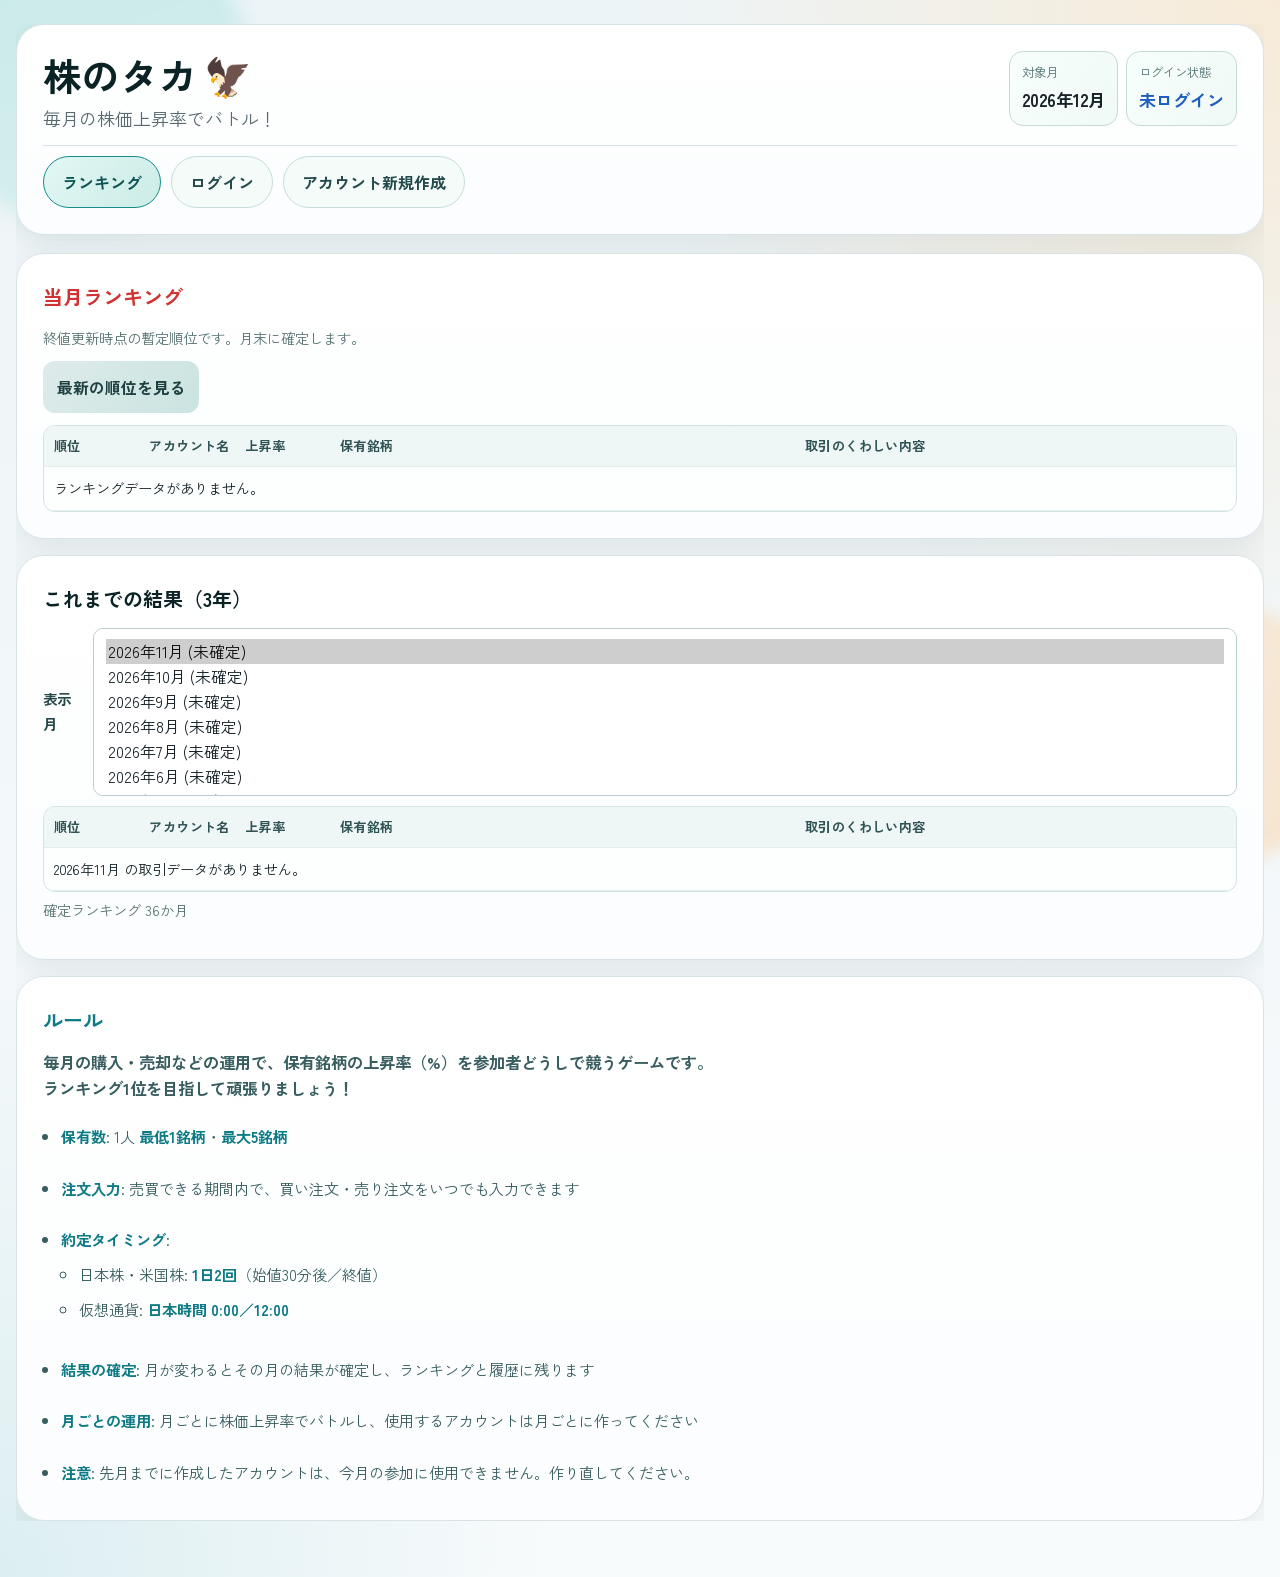
==== stockgame.html @ 7cf3fa9b "Add files via upload" ====
<!DOCTYPE html>
<html lang="ja">
<head>
  <meta charset="UTF-8" />
  <meta name="viewport" content="width=device-width, initial-scale=1.0" />
  <meta
    name="description"
    content="株のタカは毎月の株価上昇率で競う株価バトル＆ランキング。日本株・米国株・仮想通貨の銘柄を選び、月次のリターンを比較できます。株ゲーム・シミュレーション・紙トレ（デモ）向け。"
  />
  <meta
    name="keywords"
    content="株のタカ,株価バトル,月次ランキング,株ゲーム,紙トレ,株価シミュレーション,日本株,米国株,仮想通貨,銘柄,上昇率,鷹"
  />
  <meta name="application-name" content="株のタカ" />
  <title>株のタカ</title>
  <link rel="preconnect" href="https://fonts.googleapis.com" />
  <link rel="preconnect" href="https://fonts.gstatic.com" crossorigin />
  <link href="https://fonts.googleapis.com/css2?family=Montserrat:wght@500;700;800&family=Zen+Kaku+Gothic+New:wght@400;500;700&display=swap" rel="stylesheet" />
    <link rel="stylesheet" href="./stockgame.css?v=23" />
</head>
<body>
  <div class="bg-shape bg-shape-a"></div>
  <div class="bg-shape bg-shape-b"></div>

  <main class="app-shell">
    <header class="topbar card reveal">
      <div class="topbar-left">
        <h1>株のタカ<span class="title-hawk" aria-label="鷹">🦅</span></h1>
        <p class="topbar-sub">毎月の株価上昇率でバトル！</p>
      </div>
      <div class="topbar-status">
        <div class="status-chip">
          <span class="label">対象月</span>
          <strong id="seasonLabel">-</strong>
        </div>
        <div class="status-chip">
          <span class="label">ログイン状態</span>
          <strong id="loginStatusLabel">未ログイン</strong>
        </div>
      </div>
      <nav class="topbar-menu" aria-label="メニュー">
        <button id="menuRankingBtn" class="nav-btn" type="button">ランキング</button>
        <button id="menuLoginBtn" class="nav-btn" type="button">ログイン</button>
        <button id="menuRegisterBtn" class="nav-btn" type="button">アカウント新規作成</button>
        <button id="menuPickBtn" class="nav-btn" type="button">銘柄を選ぶ</button>
        <button id="menuHistoryBtn" class="nav-btn hidden" type="button">これまでの結果</button>
        <button id="topLogoutBtn" class="nav-btn nav-logout hidden" type="button">ログアウト</button>
      </nav>
    </header>

    <section id="globalNotice" class="notice card hidden reveal"></section>

    <div id="introModal" class="report-reason-modal hidden" aria-hidden="true">
      <div class="report-reason-backdrop"></div>
      <div class="report-reason-dialog card intro-dialog">
        <h3>操作方法とルール</h3>
        <div class="intro-body">
          <p><strong>このアプリでできること</strong><br>毎月の運用（購入・売却）で、保有銘柄の上昇率（%）を参加者どうしで競うゲームです。ランキング1位を目指して遊びましょう！</p>
          <p><strong>保有できる銘柄数</strong><br>銘柄の追加画面で、<strong>最低1銘柄</strong>・<strong>最大5銘柄</strong>まで保有できます。</p>
          <p><strong>注文と約定</strong><br>買い注文・売り注文は（売買できる期間内で）いつでも入力できますが、注文が成立（約定）するタイミングは市場ごとに決まっています。<br>日本株・米国株は<strong>1日2回</strong>（始値30分後／終値）、仮想通貨は<strong>日本時間0:00／12:00</strong>に約定します。</p>
          <p><strong>対象月</strong><br>毎月1日0:00（日本時間）から月末まで。その月の結果は月が変わると確定し、履歴に残ります。</p>
        </div>
        <button type="button" class="btn btn-primary intro-close-btn">理解しました</button>
      </div>
    </div>

    <div id="registerConfirmModal" class="report-reason-modal hidden" aria-hidden="true">
      <div class="report-reason-backdrop"></div>
      <div class="report-reason-dialog card register-confirm-dialog">
        <div id="registerConfirmStep" class="register-confirm-step">
          <h3>登録内容の確認</h3>
          <div class="register-confirm-fields">
            <p class="register-confirm-row"><span class="label">ID:</span><span id="registerConfirmId"></span></p>
            <p class="register-confirm-row"><span class="label">パスワード:</span><span>****</span></p>
            <p class="register-confirm-row"><span class="label">再設定の質問:</span><span id="registerConfirmQuestion"></span></p>
            <p class="register-confirm-row"><span class="label">回答:</span><span id="registerConfirmAnswer"></span></p>
          </div>
          <p class="register-confirm-msg">これで登録しますか？</p>
          <div class="button-row">
            <button type="button" id="registerConfirmOkBtn" class="btn btn-primary">登録する</button>
            <button type="button" id="registerConfirmCancelBtn" class="btn btn-secondary">キャンセル</button>
          </div>
        </div>
        <div id="registerRulesStep" class="register-rules-step hidden">
          <h3>ルール</h3>
          <div class="register-rules-body">
            <p class="rule-lead">毎月の購入・売却などの運用で、<br>保有銘柄の上昇率（%）を参加者どうしで競うゲームです。<br>ランキング1位を目指して頑張りましょう！</p>
            <ul class="rule-list">
              <li><strong>保有数</strong>: 1人 <strong>最低1銘柄</strong>・<strong>最大5銘柄</strong></li>
              <li><strong>注文入力</strong>: 売買できる期間内で、買い注文・売り注文をいつでも入力できます</li>
              <li><strong>約定タイミング</strong>:
                <ul>
                  <li>日本株・米国株: <strong>1日2回</strong>（始値30分後／終値）</li>
                  <li>仮想通貨: <strong>日本時間 0:00／12:00</strong></li>
                </ul>
              </li>
              <li><strong>結果の確定</strong>: 月が変わるとその月の結果が確定し、ランキングと履歴に残ります</li>
              <li><strong>月ごとの運用</strong>: 月ごとに株価上昇率でバトルし、使用したアカウントは月ごとに作ってください</li>
              <li><strong>注意</strong>: 先月までに作成したアカウントは、今月の参加に使用できません</li>
            </ul>
          </div>
          <button type="button" id="registerRulesOkBtn" class="btn btn-primary">確認</button>
        </div>
      </div>
    </div>

    <div id="reportReasonModal" class="report-reason-modal hidden" aria-hidden="true">
      <div class="report-reason-backdrop"></div>
      <div class="report-reason-dialog card">
        <h3>通報の理由を選択</h3>
        <div class="report-reason-buttons">
          <button type="button" class="btn btn-ghost" data-reason="名前が不快">名前が不快</button>
          <button type="button" class="btn btn-ghost" data-reason="誹謗中傷">誹謗中傷</button>
          <button type="button" class="btn btn-ghost" data-reason="その他">その他</button>
        </div>
        <button type="button" class="btn btn-secondary report-reason-cancel">キャンセル</button>
      </div>
    </div>

    <div id="rankReportModal" class="report-reason-modal hidden" aria-hidden="true">
      <div class="rank-report-backdrop"></div>
      <div class="rank-report-dialog card">
        <h3 id="rankReportTitle">レポート</h3>
        <p id="rankReportMeta" class="section-note"></p>
        <div class="rank-report-result section-note"></div>
        <div class="table-wrap">
          <table>
            <thead>
              <tr>
                <th>銘柄</th>
                <th>取得日</th>
                <th>状態／売却日</th>
                <th>損益</th>
              </tr>
            </thead>
            <tbody id="rankReportBody"></tbody>
          </table>
        </div>
        <div class="report-actions">
          <button type="button" id="rankReportPdfBtn" class="btn btn-secondary">PDFで保存</button>
          <button type="button" class="btn btn-ghost rank-report-close">閉じる</button>
        </div>
      </div>
    </div>

    <div class="layout-grid" id="layoutGrid">
      <section class="left-col hidden" id="menuPanelContainer">
        <article class="card reveal" id="authCard">
          <h2 id="authCardTitle">はじめる</h2>
          <form id="authForm" autocomplete="on">
            <div class="field">
              <label for="authName">アカウント名（ID）</label>
              <input id="authName" name="username" type="text" maxlength="16" placeholder="例: たろう / trader01" required />
              <small>日本語可。2〜16文字、日本語/英数字/記号を使用できます。</small>
            </div>
            <div class="field">
              <label for="authPassword">パスワード</label>
              <div class="input-with-toggle">
              <input id="authPassword" name="password" type="password" maxlength="30" placeholder="英字・数字・記号/ 4文字以上" required autocomplete="new-password" />
                <button type="button" class="password-toggle-btn password-toggle-eye" id="authPasswordToggle" aria-label="押している間だけパスワードを表示" title="押している間だけ表示"><svg class="eye-icon" xmlns="http://www.w3.org/2000/svg" viewBox="0 0 24 24" fill="none" stroke="currentColor" stroke-width="2" aria-hidden="true"><path d="M1 12s4-8 11-8 11 8 11 8-4 8-11 8-11-8-11-8z"/><circle cx="12" cy="12" r="3"/></svg></button>
              </div>
              <small>4〜30文字（英字・数字・記号、空白なし）です。</small>
            </div>
            <div class="field hidden" id="passwordConfirmField">
              <label for="authPasswordConfirm">パスワード（確認）</label>
              <div class="input-with-toggle">
                <input id="authPasswordConfirm" name="password_confirm" type="password" maxlength="30" placeholder="もう一度入力" />
                <button type="button" class="password-toggle-btn password-toggle-eye" id="authPasswordConfirmToggle" aria-label="押している間だけ表示" title="押している間だけ表示"><svg class="eye-icon" xmlns="http://www.w3.org/2000/svg" viewBox="0 0 24 24" fill="none" stroke="currentColor" stroke-width="2" aria-hidden="true"><path d="M1 12s4-8 11-8 11 8 11 8-4 8-11 8-11-8-11-8z"/><circle cx="12" cy="12" r="3"/></svg></button>
              </div>
            </div>
            <div class="field hidden" id="authRecoveryField">
              <label for="authRecoveryQuestion">再設定質問</label>
              <select id="authRecoveryQuestion" name="recovery_question">
                <option value="BIRTH_CITY" selected>生まれ育った市区町村</option>
                <option value="JUNIOR_HIGH">卒業した中学校の名前</option>
                <option value="ELEMENTARY">卒業した小学校の名前</option>
                <option value="FAVORITE_FOOD">好きな食べ物</option>
                <option value="FIRST_PET">最初に飼ったペットの名前</option>
              </select>
              <label for="authRecoveryAnswer" style="margin-top: 0.5rem;">回答</label>
              <input id="authRecoveryAnswer" name="recovery_answer" type="text" maxlength="50" placeholder="回答を入力（2文字以上）" autocomplete="off" />
              <small id="authRecoveryAnswerHint">英字・記号・数字・日本語</small>
              <small>パスワードを忘れたときに使います。内容は保存時のみ暗号化され、第三者には見えません。</small>
            </div>
            <p id="registerTrialNotice" class="register-trial-notice hidden" role="note">
              ※このサイトは試験公開版です。大切なパスワードは使用しないでください。
            </p>
            <p id="registerCountInfo" class="section-note hidden">登録可能数: <strong id="accountCountLabel">0 / 100</strong></p>
            <div class="button-row">
              <button id="authSubmitBtn" type="submit" class="btn btn-primary">ログイン</button>
              <button id="switchAuthModeBtn" type="button" class="btn btn-secondary">アカウント新規作成</button>
              <button id="toggleResetBtn" type="button" class="btn btn-strong">パスワードを忘れたとき</button>
            </div>
          </form>
          <form id="resetForm" class="stack-form hidden" autocomplete="on">
            <label for="resetName">アカウント名</label>
            <input id="resetName" type="text" maxlength="16" placeholder="再設定するアカウント名" />
            <label for="resetRecoveryQuestion">再設定質問</label>
            <select id="resetRecoveryQuestion">
              <option value="BIRTH_CITY" selected>生まれ育った市区町村</option>
              <option value="JUNIOR_HIGH">卒業した中学校の名前</option>
              <option value="ELEMENTARY">卒業した小学校の名前</option>
              <option value="FAVORITE_FOOD">好きな食べ物</option>
              <option value="FIRST_PET">最初に飼ったペットの名前</option>
            </select>
            <label for="resetRecoveryAnswer">回答</label>
            <input id="resetRecoveryAnswer" type="text" maxlength="50" placeholder="回答を入力（2文字以上）" autocomplete="off" />
            <small id="resetRecoveryAnswerHint">ひらがなとカタカナは同じとして扱います。</small>
            <label for="resetNewPassword">新しいパスワード</label>
            <div class="input-with-toggle">
              <input id="resetNewPassword" type="password" maxlength="30" placeholder="英字・数字・記号/ 4文字以上" />
              <button type="button" class="password-toggle-btn password-toggle-eye" id="resetNewPasswordToggle" aria-label="押している間だけ表示" title="押している間だけ表示"><svg class="eye-icon" xmlns="http://www.w3.org/2000/svg" viewBox="0 0 24 24" fill="none" stroke="currentColor" stroke-width="2" aria-hidden="true"><path d="M1 12s4-8 11-8 11 8 11 8-4 8-11 8-11-8-11-8z"/><circle cx="12" cy="12" r="3"/></svg></button>
            </div>
            <div class="button-row">
              <button id="resetSubmitBtn" class="btn btn-strong" type="submit">再設定を実行</button>
              <button id="resetBackBtn" class="btn btn-ghost" type="button">ログインへ戻る</button>
            </div>
          </form>
          <div id="authMessage" class="inline-message"></div>
        </article>

        <article class="card reveal hidden" id="accountPanel">
          <h2>マイページ</h2>
          <p class="current-user">
            ログイン中: <strong id="currentUserName">-</strong>
          </p>
          <div id="monthlyResultBlock" class="monthly-result section-note"></div>
          <div class="account-refresh-row">
            <button id="refreshAccountPageBtn" type="button" class="btn btn-secondary">データを更新</button>
            <span id="accountLastUpdateLabel" class="section-note account-last-update"></span>
          </div>
          <section class="my-report">
            <h3>取引履歴</h3>
            <p id="myTradeSummary" class="section-note">取引履歴はありません。</p>
            <div class="table-wrap">
              <table>
                <thead>
                  <tr>
                    <th>銘柄</th>
                    <th>買付日</th>
                    <th>取得単価</th>
                    <th>現在価格・売却価格</th>
                    <th>状態／売却日</th>
                    <th>損益</th>
                  </tr>
                </thead>
                <tbody id="myTradeBody"></tbody>
              </table>
            </div>
            <div class="report-actions">
              <button id="downloadReportBtn" type="button" class="btn btn-secondary">PDFで保存</button>
            </div>
          </section>
          <h3>アカウント設定</h3>
          <div class="account-setting-buttons">
            <button id="toggleRenameBtn" type="button" class="btn btn-ghost">ID変更</button>
            <button id="togglePasswordBtn" type="button" class="btn btn-ghost">パスワード変更</button>
          </div>
          <div id="renameFormBlock" class="account-form-block hidden">
            <form id="renameForm" class="stack-form">
              <label for="renameInput">アカウント名（ID）変更</label>
              <input id="renameInput" type="text" maxlength="16" placeholder="新しいアカウント名" />
              <button type="submit" class="btn btn-ghost">名前を更新</button>
            </form>
          </div>
          <div id="changePasswordFormBlock" class="account-form-block hidden">
            <form id="changePasswordForm" class="stack-form">
              <label for="currentPasswordInput">現在のパスワード</label>
              <div class="input-with-toggle">
                <input id="currentPasswordInput" type="password" maxlength="30" placeholder="現在のパスワード" />
                <button type="button" class="password-toggle-btn password-toggle-eye" id="currentPasswordToggle" aria-label="押している間だけ表示" title="押している間だけ表示"><svg class="eye-icon" xmlns="http://www.w3.org/2000/svg" viewBox="0 0 24 24" fill="none" stroke="currentColor" stroke-width="2" aria-hidden="true"><path d="M1 12s4-8 11-8 11 8 11 8-4 8-11 8-11-8-11-8z"/><circle cx="12" cy="12" r="3"/></svg></button>
              </div>
              <label for="nextPasswordInput">新しいパスワード</label>
              <div class="input-with-toggle">
                <input id="nextPasswordInput" type="password" maxlength="30" placeholder="英字・数字・記号（()など）/ 4文字以上" />
                <button type="button" class="password-toggle-btn password-toggle-eye" id="nextPasswordToggle" aria-label="押している間だけ表示" title="押している間だけ表示"><svg class="eye-icon" xmlns="http://www.w3.org/2000/svg" viewBox="0 0 24 24" fill="none" stroke="currentColor" stroke-width="2" aria-hidden="true"><path d="M1 12s4-8 11-8 11 8 11 8-4 8-11 8-11-8-11-8z"/><circle cx="12" cy="12" r="3"/></svg></button>
              </div>
              <label for="nextPasswordConfirmInput">新しいパスワード（確認）</label>
              <div class="input-with-toggle">
                <input id="nextPasswordConfirmInput" type="password" maxlength="30" placeholder="もう一度入力" />
                <button type="button" class="password-toggle-btn password-toggle-eye" id="nextPasswordConfirmToggle" aria-label="押している間だけ表示" title="押している間だけ表示"><svg class="eye-icon" xmlns="http://www.w3.org/2000/svg" viewBox="0 0 24 24" fill="none" stroke="currentColor" stroke-width="2" aria-hidden="true"><path d="M1 12s4-8 11-8 11 8 11 8-4 8-11 8-11-8-11-8z"/><circle cx="12" cy="12" r="3"/></svg></button>
              </div>
              <button type="submit" class="btn btn-strong">パスワードを変更</button>
            </form>
          </div>
          <div class="button-row">
            <button id="logoutBtn" class="btn btn-secondary" type="button">ログアウト</button>
          </div>
          <div class="button-row" style="margin-top: 0.5rem;">
            <button id="deleteAccountBtn" type="button" class="btn btn-ghost" style="color: var(--danger);">アカウントを消す</button>
          </div>
          <div id="accountMessage" class="inline-message"></div>
        </article>

        <article class="card reveal hidden" id="pickPanel">
          <h2>銘柄エントリー</h2>
          <p class="section-note">
            約定は日本株・米国株が「市場開始30分後」と「終値」、仮想通貨が0:00と12:00（JST）。1銘柄以上で集計されます。
          </p>
          <form id="symbolForm" autocomplete="on">
            <div class="field-grid">
              <div class="field">
                <label for="marketType">市場</label>
                <select id="marketType">
                  <option value="AUTO">自動判定</option>
                  <option value="JP">日本株</option>
                  <option value="US">米国株</option>
                  <option value="CRYPTO">仮想通貨</option>
                </select>
              </div>
              <div class="field">
                <label for="symbolInput">証券コード / シンボル / 名称</label>
                <input id="symbolInput" type="text" maxlength="32" placeholder="例: 6526, 7203, AAPL, ビットコイン（全銘柄は証券コード推奨）" />
                <div id="symbolSuggestList" class="suggest-list hidden"></div>
              </div>
            </div>
            <div id="symbolHints" class="symbol-hints"></div>
            <div class="button-row">
              <button type="button" id="previewBtn" class="btn btn-ghost">現在値を確認</button>
              <button type="submit" id="addPickBtn" class="btn btn-primary">この銘柄を追加</button>
              <button type="button" id="chartExternalBtn" class="btn btn-ghost hidden">チャートを見る</button>
              <button type="button" id="undoPickBtn" class="btn btn-secondary">一つ戻る</button>
            </div>
          </form>

          <div class="preview-card hidden" id="previewCard">
            <div class="preview-main">
              <strong id="previewName">-</strong>
              <span id="previewSymbol">-</span>
            </div>
            <div class="preview-price">
              現在値:
              <strong id="previewPrice">-</strong>
              <span id="previewAsOf"></span>
            </div>
          </div>

          <div class="table-wrap">
            <table id="pickTable">
              <thead>
                <tr>
                  <th>銘柄</th>
                  <th>市場</th>
                  <th>状態</th>
                  <th>約定値</th>
                  <th>現在の株価（終値）</th>
                  <th>騰落率</th>
                  <th>操作</th>
                </tr>
              </thead>
              <tbody id="pickTableBody"></tbody>
            </table>
          </div>

          <div class="button-row">
            <button id="refreshMyPricesBtn" class="btn btn-secondary" type="button">保有銘柄の終値を更新</button>
            <button id="apiDiagBtn" class="btn btn-ghost" type="button">通信の確認</button>
          </div>
          <div id="pickConfirmState" class="section-note"></div>
          <div id="apiDiagMessage" class="api-diag hidden"></div>
          <div class="footer-action">
            <button type="button" id="confirmPicksBtn" class="btn btn-confirm">銘柄を決定</button>
          </div>
          <p id="pickUnconfirmedNotice" class="section-note pick-unconfirmed-notice hidden" aria-live="polite">※未確定のまま他画面へ移動すると変更は破棄されます。</p>
          <div id="pickMessage" class="inline-message"></div>
        </article>
      </section>

      <section class="right-col">
        <article class="card reveal" id="liveRankCard">
          <h2 class="rank-live-title">当月ランキング</h2>
          <p class="section-note">終値更新時点の暫定順位です。月末に確定します。</p>
          <div class="button-row" style="margin-bottom: 0.75rem;">
            <button id="refreshRankBtn" class="btn btn-secondary" type="button">最新の順位を見る</button>
            <span id="rankLastUpdateLabel" class="section-note" style="margin-left: 0.5rem;"></span>
          </div>
          <div class="table-wrap">
            <table id="liveRankTable">
              <thead>
                <tr>
                  <th>順位</th>
                  <th>アカウント名</th>
                  <th>上昇率</th>
                  <th>保有銘柄</th>
                  <th>取引のくわしい内容</th>
                  <th class="col-menu" aria-label="メニュー"></th>
                </tr>
              </thead>
              <tbody id="liveRankBody"></tbody>
            </table>
          </div>
        </article>

        <article class="card reveal hidden" id="historyCard">
          <h2>これまでの結果（3年）</h2>
          <div class="history-controls">
            <label for="historyMonthSelect">表示月</label>
            <select id="historyMonthSelect" size="5"></select>
          </div>
          <div class="table-wrap">
            <table id="historyTable">
              <thead>
                <tr>
                  <th>順位</th>
                  <th>アカウント名</th>
                  <th>上昇率</th>
                  <th>保有銘柄</th>
                  <th>取引のくわしい内容</th>
                  <th class="col-menu" aria-label="メニュー"></th>
                </tr>
              </thead>
              <tbody id="historyTableBody"></tbody>
            </table>
          </div>
          <div id="historyMeta" class="section-note"></div>
        </article>

        <article class="card reveal hidden" id="reportCard">
          <h2>通報</h2>
          <p class="section-note">
            不適切な表示名を通報できます。通報が一定数に達すると表示名が匿名に切り替わり、さらに件数が増えるとアカウントが削除されます。
          </p>
          <div class="table-wrap">
            <table id="reportTable">
              <thead>
                <tr>
                  <th>対象ID</th>
                  <th>通報件数</th>
                  <th>状態</th>
                  <th>操作</th>
                </tr>
              </thead>
              <tbody id="reportTableBody"></tbody>
            </table>
          </div>
          <div id="reportMessage" class="inline-message"></div>
        </article>
      </section>

      <article class="card reveal hidden" id="ruleCard">
        <h2>ルール</h2>
        <div class="rule-body">
          <p class="rule-lead">毎月の購入・売却などの運用で、保有銘柄の上昇率（%）を参加者どうしで競うゲームです。<br>ランキング1位を目指して頑張りましょう！</p>
          <ul class="rule-list">
            <li><strong>保有数</strong>: 1人 <strong>最低1銘柄</strong>・<strong>最大5銘柄</strong></li>
            <li><strong>注文入力</strong>: 売買できる期間内で、買い注文・売り注文をいつでも入力できます</li>
            <li><strong>約定タイミング</strong>:
              <ul>
                <li>日本株・米国株: <strong>1日2回</strong>（始値30分後／終値）</li>
                <li>仮想通貨: <strong>日本時間 0:00／12:00</strong></li>
              </ul>
            </li>
            <li><strong>結果の確定</strong>: 月が変わるとその月の結果が確定し、ランキングと履歴に残ります</li>
            <li><strong>月ごとの運用</strong>: 月ごとに株価上昇率でバトルし、使用するアカウントは月ごとに作ってください</li>
            <li><strong>注意</strong>: 先月までに作成したアカウントは、今月の参加に使用できません。作り直してください。</li>
          </ul>
        </div>
      </article>
    </div>
  </main>

  <template id="hintChipTemplate">
    <button type="button" class="hint-chip"></button>
  </template>

  <script src="./jp_company_autocomplete_engine.js"></script>
    <script src="./stockgame.js?v=42" defer></script>
</body>
</html>
---- stockgame.css ----
:root {
  --bg: #edf4f7;
  --bg-2: #f8fbfc;
  --surface: #ffffff;
  --surface-alt: #f7fbfa;
  --surface-soft: #f5f9fa;
  --text: #172328;
  --muted: #586970;
  --line: #d8e2e7;
  --primary: #1a9ca8;
  --primary-deep: #0d7a85;
  --accent: #d59a3a;
  --danger: #b93b4b;
  --ok: #28784f;
  --shadow: 0 10px 30px rgba(18, 34, 40, 0.08);
  --radius-xl: 28px;
  --radius-lg: 20px;
  --radius-md: 14px;
  --radius-sm: 10px;
}

html {
  -webkit-text-size-adjust: 100%;
  text-size-adjust: 100%;
}

*,
*::before,
*::after {
  box-sizing: border-box;
}

html,
body {
  margin: 0;
  padding: 0;
  min-height: 100%;
  width: 100%;
  overflow-x: hidden;
}

body {
  font-family: "Zen Kaku Gothic New", sans-serif;
  font-size: 18px;
  line-height: 1.7;
  background:
    radial-gradient(120% 100% at 100% 0%, #f7ebd8 0%, transparent 42%),
    radial-gradient(90% 80% at 0% 100%, #dceef1 0%, transparent 48%),
    linear-gradient(180deg, var(--bg) 0%, var(--bg-2) 100%);
  color: var(--text);
  position: relative;
  user-select: text;
}

/* Edge/IE の標準パスワード「目」アイコンを非表示（カスタムボタンと二重になるため） */
input[type="password"]::-ms-reveal,
input[type="password"]::-ms-clear {
  display: none;
}

.bg-shape {
  position: fixed;
  z-index: 0;
  border-radius: 999px;
  pointer-events: none;
  opacity: 0.3;
}

.bg-shape-a {
  width: 320px;
  height: 320px;
  background: linear-gradient(160deg, #74d3c8, #9de0d8);
  top: -90px;
  left: -70px;
  filter: blur(10px);
}

.bg-shape-b {
  width: 260px;
  height: 260px;
  background: linear-gradient(130deg, #ffd199, #ffb96b);
  bottom: 4vh;
  right: -70px;
  filter: blur(8px);
}

.app-shell {
  position: relative;
  z-index: 1;
  width: min(1320px, calc(100% - 32px));
  max-width: 100%;
  margin: 24px auto 56px;
  display: grid;
  gap: 18px;
  overflow-x: auto;
}

.card {
  background: linear-gradient(180deg, var(--surface) 0%, #fbfdfe 100%);
  border: 1px solid var(--line);
  border-radius: var(--radius-xl);
  padding: 26px;
  box-shadow: var(--shadow);
}

.register-trial-notice {
  margin: 0 0 8px;
  font-size: 0.85rem;
  line-height: 1.5;
  color: var(--muted);
}

.intro-dialog {
  max-width: 420px;
}

.intro-body {
  margin: 0 0 1rem;
}

.intro-body p {
  margin: 0 0 0.75rem;
  font-size: 0.95rem;
}

.intro-close-btn {
  width: 100%;
}

.register-confirm-dialog {
  /* ルール確認ステップを「横長の長方形」に見せるため、十分な横幅を確保 */
  max-width: 980px !important;
  width: min(980px, calc(100% - 2rem)) !important;
  /* 縦に伸びすぎても「ボタンが画面外に隠れない」ようにする */
  max-height: 90vh;
  overflow-y: auto;
}

.register-confirm-step .register-confirm-fields {
  margin: 0 0 1rem;
}

.register-confirm-step .register-confirm-row {
  margin: 0.5rem 0;
  font-size: 0.95rem;
}

.register-confirm-step .register-confirm-row .label {
  display: block;
  color: #586970;
  font-size: 0.85rem;
  margin-bottom: 0.2rem;
}

.register-confirm-msg {
  margin: 1rem 0 1rem;
  font-weight: 600;
}

.register-confirm-step .button-row {
  display: flex;
  gap: 0.75rem;
  flex-wrap: wrap;
}

.register-rules-step.hidden {
  display: none;
}

.register-rules-step .register-rules-body {
  margin: 0 0 1rem;
  /*
    grid 2カラムは画面幅が狭い環境で折り返しが増えて縦に伸びやすいので、
    ここでは 1カラムに戻して可読性を優先する。
  */
  display: block;
  font-size: 1.00rem;
  line-height: 1.6;
}

.rule-body,
.register-rules-body {
  color: var(--text);
  font-size: 1.02rem;
  line-height: 1.8;
}

/* 登録確認モーダルのルール本文だけ、読みやすさ優先で少しだけ圧縮 */
.register-rules-step .register-rules-body {
  font-size: 1.00rem;
  line-height: 1.6;
}

.register-rules-step .register-rules-body > p {
  margin: 0;
}

.register-rules-step .register-rules-body > .rule-list,
.register-rules-step .register-rules-body .rule-list {
  margin: 0;
}

.rule-body strong,
.register-rules-body strong {
  color: var(--primary-deep);
}

#ruleCard > h2 {
  color: var(--primary-deep);
}

/* 右側ルール（#ruleCard）は縦に細長く見えやすいので、1カラムで可読性優先 */
#ruleCard .rule-body {
  display: block !important;
}

#ruleCard .rule-body .rule-lead {
  font-size: 1.02rem;
  line-height: 1.6;
  margin: 0 0 0.9rem !important;
}

#ruleCard .rule-list {
  margin: 0;
  padding-left: 18px;
  display: grid;
  gap: 8px;
  line-height: 1.7;
}

.layout-grid.with-left #ruleCard {
  grid-column: 1 / -1;
}

.rule-body {
  display: grid;
  grid-template-columns: minmax(0, 1.1fr) minmax(0, 1fr);
  gap: 16px 22px;
  align-items: start;
}

.rule-body .rule-lead {
  margin: 0;
}

.rule-body .rule-list {
  margin: 0;
}

.rule-body .rule-lead,
.register-rules-body .rule-lead {
  margin: 0 0 0.9rem;
  font-size: 1.06rem;
  font-weight: 650;
}

.rule-body .rule-list,
.register-rules-body .rule-list {
  margin: 0;
  padding-left: 1.15rem;
}

.rule-body .rule-list li,
.register-rules-body .rule-list li {
  margin: 0.55rem 0;
}

.rule-body .rule-list ul,
.register-rules-body .rule-list ul {
  margin-top: 0.4rem;
  padding-left: 1.15rem;
}

@media (max-width: 820px) {
  .rule-body {
    grid-template-columns: 1fr;
  }

  /* モバイルは横2カラムをやめて縦に */
  .register-rules-step .register-rules-body {
    grid-template-columns: 1fr;
  }
}

.register-rules-step .btn {
  width: 100%;
}

h1,
h2 {
  margin: 0;
  color: #0b2325;
}

h1 {
  font-size: clamp(1.7rem, 3vw, 2.5rem);
  line-height: 1.2;
  letter-spacing: 0.01em;
}

h2 {
  font-size: 1.25rem;
  margin-bottom: 12px;
}

.topbar {
  display: grid;
  gap: 12px 14px;
  grid-template-columns: minmax(0, 1fr) auto;
  grid-template-areas:
    "title status"
    "menu menu";
  align-items: start;
}

.topbar-left {
  grid-area: title;
}

.topbar-left h1 .title-hawk {
  margin-inline-start: 0.2em;
  display: inline-block;
}

.topbar-sub {
  margin: 8px 0 0;
  color: var(--muted);
  line-height: 1.55;
}

.topbar-status {
  grid-area: status;
  display: flex;
  justify-content: flex-end;
  flex-wrap: wrap;
  gap: 8px;
}

.status-chip {
  border: 1px solid #c7d9d8;
  background: linear-gradient(120deg, #f7fffd, #eff9f5);
  border-radius: 14px;
  padding: 10px 12px;
  display: grid;
  gap: 2px;
}

.status-chip .label {
  font-size: 0.78rem;
  color: #537373;
}

.status-chip strong {
  font-size: 1.08rem;
  word-break: break-word;
}

#loginStatusLabel.login-state-in {
  color: #bc1f36;
}

#loginStatusLabel.login-state-out {
  color: #1d5dbd;
}

.topbar-menu {
  grid-area: menu;
  display: flex;
  justify-content: flex-start;
  flex-wrap: wrap;
  gap: 10px;
  border-top: 1px solid var(--line);
  padding-top: 10px;
}

.nav-btn {
  border: 1px solid #c5dedd;
  border-radius: 999px;
  background: #f4fbf9;
  color: #23494b;
  font-size: 1rem;
  font-weight: 700;
  min-height: 52px;
  padding: 12px 18px;
  cursor: pointer;
  transition: transform 0.12s ease, background-color 0.18s ease;
}

.nav-btn:hover:not(:disabled) {
  transform: translateY(-1px);
  background: #e8f4f2;
}

.nav-btn.active {
  border-color: #178d8b;
  background: linear-gradient(130deg, #e2f7f4, #ccece7);
  color: #0d5453;
}

.nav-logout {
  border-color: #e2c7cd;
  background: linear-gradient(130deg, #ffeef2, #ffe4ec);
  color: #8f2741;
}

.nav-logout:hover:not(:disabled) {
  background: #ffe0e8;
}

.nav-btn:disabled {
  opacity: 0.45;
  cursor: not-allowed;
}

.notice {
  border-radius: var(--radius-md);
  border-left: 4px solid var(--accent);
  color: #55320e;
  background: #fff8ef;
}

.layout-grid {
  display: grid;
  gap: 16px;
  grid-template-columns: minmax(0, 1fr);
}

.layout-grid.with-left {
  grid-template-columns: minmax(0, 1.05fr) minmax(0, 1fr);
}

.left-col,
.right-col {
  display: grid;
  gap: 16px;
}

.field,
.stack-form {
  display: grid;
  gap: 8px;
}

.field {
  position: relative;
}

.field-grid {
  display: grid;
  grid-template-columns: 180px minmax(0, 1fr);
  gap: 10px;
}

label {
  font-size: 0.9rem;
  font-weight: 700;
  color: #254949;
}

input,
select,
button {
  font-family: inherit;
}

input,
select {
  width: 100%;
  min-height: 52px;
  border: 1px solid #b9cece;
  border-radius: var(--radius-sm);
  background: #ffffff;
  padding: 10px 12px;
  font-size: 1rem;
  color: var(--text);
  transition: border-color 0.16s ease, box-shadow 0.16s ease;
}

input:focus,
select:focus {
  outline: none;
  border-color: #36a4a0;
  box-shadow: 0 0 0 4px rgba(59, 162, 158, 0.18);
}

.input-with-toggle {
  display: flex;
  align-items: center;
  gap: 6px;
  width: 100%;
}

.input-with-toggle input {
  flex: 1;
  min-width: 0;
}

.password-toggle-btn {
  flex-shrink: 0;
  padding: 0;
  width: 40px;
  height: 38px;
  min-width: 40px;
  color: var(--muted);
  background: var(--surface-alt);
  border: 1px solid var(--line);
  border-radius: var(--radius-sm);
  cursor: pointer;
  display: flex;
  align-items: center;
  justify-content: center;
}

.password-toggle-btn:hover {
  color: var(--primary);
  border-color: var(--primary);
}

.password-toggle-btn .eye-icon {
  display: block;
  width: 22px;
  height: 22px;
  color: var(--muted);
  pointer-events: none;
}

.password-toggle-btn:hover .eye-icon {
  color: var(--primary);
}

small {
  color: #5f7a7a;
  font-size: 0.78rem;
}

.button-row {
  display: flex;
  flex-wrap: wrap;
  gap: 8px;
  margin-top: 12px;
}

.btn {
  border: 0;
  border-radius: 12px;
  min-height: 52px;
  padding: 10px 14px;
  font-size: 1rem;
  font-weight: 700;
  cursor: pointer;
  transition: transform 0.12s ease, filter 0.2s ease, background-color 0.2s ease;
}

.btn:disabled {
  opacity: 0.55;
  cursor: not-allowed;
}

.btn:hover:not(:disabled) {
  transform: translateY(-1px);
}

.btn-primary {
  color: #f8fffe;
  background: linear-gradient(130deg, var(--primary) 0%, #0b7c7a 100%);
}

.btn-secondary {
  color: #1f4040;
  background: linear-gradient(120deg, #ddebea, #cbe4e1);
}

.btn-ghost {
  color: #2e5757;
  background: #eef5f4;
  border: 1px solid #ccdddd;
}

.btn-strong {
  color: #f2fffd;
  background: linear-gradient(135deg, #0f5f65, #0b4d52);
}

.current-user {
  margin: 0 0 10px;
}

.section-note {
  margin: 6px 0 12px;
  color: #597272;
  font-size: 0.9rem;
  line-height: 1.6;
}

.rank-note {
  color: #567172;
  font-size: 0.82rem;
}

.symbol-hints {
  display: flex;
  align-items: center;
  gap: 8px;
  flex-wrap: wrap;
  margin-top: 10px;
}

.hint-label {
  display: inline-flex;
  align-items: center;
  font-size: 0.9rem;
  font-weight: 700;
  color: #325758;
  margin-right: 1px;
  flex-shrink: 0;
  line-height: 1.35;
}

.hint-chip {
  border: 1px solid #cadfdf;
  background: #f2f9f7;
  color: #325758;
  border-radius: 999px;
  padding: 7px 11px;
  cursor: pointer;
  font-size: 0.83rem;
  font-weight: 700;
  line-height: 1.35;
}

.suggest-list {
  position: absolute;
  left: 0;
  right: 0;
  top: calc(100% + 6px);
  background: #ffffff;
  border: 1px solid #cfe2e1;
  border-radius: 12px;
  box-shadow: 0 14px 28px rgba(22, 44, 46, 0.16);
  max-height: 260px;
  overflow-y: auto;
  z-index: 25;
  padding: 4px;
}

.suggest-item {
  width: 100%;
  border: 0;
  border-radius: 9px;
  background: transparent;
  text-align: left;
  cursor: pointer;
  padding: 9px 10px;
  display: grid;
  gap: 2px;
}

.suggest-item:hover {
  background: #edf8f6;
}

.suggest-name {
  color: #183f41;
  font-weight: 700;
  font-size: 0.9rem;
}

.suggest-meta {
  color: #507172;
  font-size: 0.78rem;
}

.preview-card {
  margin-top: 14px;
  border: 1px solid #cfe2e2;
  background: #f4fbf9;
  border-radius: 12px;
  padding: 12px;
  display: grid;
  gap: 6px;
}

.preview-main {
  display: flex;
  align-items: center;
  gap: 8px;
}

.preview-main strong {
  font-size: 1.05rem;
}

.preview-main span {
  color: #537373;
}

.preview-price strong {
  font-family: "Montserrat", sans-serif;
  color: #0a5f5d;
}

.footer-action {
  margin-top: 8px;
  display: flex;
  justify-content: flex-end;
}

.my-report {
  margin-top: 16px;
  border: 1px solid #d5e5e4;
  border-radius: 12px;
  padding: 12px;
  background: #f8fcfb;
}

.my-report h3 {
  margin: 0 0 8px;
  font-size: 1rem;
  color: #123a3b;
}

.report-actions {
  margin-top: 10px;
  display: flex;
  justify-content: flex-end;
}

.my-report .table-wrap table {
  min-width: 520px;
}

/* マイページ 取得単価・現在価格・売却価格は周囲と同じサイズ・通常の太さ */
.my-report .my-report-price-num {
  font-size: 0.89rem;
  font-weight: normal;
}

/* マイページ 銘柄名セル：2〜3行になってもよい、単語の途中で改行しない */
.my-report .my-report-symbol-cell {
  word-break: keep-all;
  overflow-wrap: break-word;
  white-space: normal;
  max-width: 160px;
}

.account-setting-buttons {
  display: flex;
  gap: 8px;
  margin-bottom: 8px;
}

.account-form-block {
  margin-top: 8px;
  margin-bottom: 12px;
}

.account-form-block.hidden {
  display: none;
}

/* マイページ 今月のリターン（バトル重要指標） */
.monthly-result-label {
  margin: 0 0 4px;
  font-size: 0.95rem;
  font-weight: 700;
  color: #254949;
}
.monthly-result-value {
  margin: 0 0 4px;
  font-size: 1.75rem;
  font-weight: 800;
  line-height: 1.2;
  letter-spacing: 0.02em;
}
.monthly-result-value.pct-up { color: var(--danger); }
.monthly-result-value.pct-down { color: #0d47a1; }
.monthly-result-value.pct-flat { color: #586f6f; }
.monthly-result-meta {
  margin: 0;
  font-size: 0.9rem;
  color: var(--muted);
}
.monthly-result-none {
  font-size: 1rem;
  font-weight: 600;
  color: var(--muted);
}

.account-refresh-row {
  display: flex;
  align-items: center;
  gap: 0.75rem;
  flex-wrap: wrap;
  margin: 0.75rem 0 1rem;
}
.account-refresh-row .account-last-update {
  margin: 0;
  font-size: 0.85rem;
  color: var(--muted);
}

.table-wrap {
  overflow-x: auto;
  border: 1px solid #d4e2e2;
  border-radius: 12px;
  background: #fcfffe;
}
#pickPanel > .table-wrap { margin-top: 1rem; }

.stack-form label { margin-top: 6px; display: block; }
.stack-form .input-with-toggle { margin-top: 4px; }

#passwordConfirmField { margin-bottom: 6px; }
#authRecoveryField { margin-top: 6px; }

table {
  width: 100%;
  border-collapse: collapse;
  min-width: 760px;
}

th,
td {
  text-align: left;
  border-bottom: 1px solid #e2eded;
  padding: 9px 10px;
  font-size: 0.89rem;
  vertical-align: middle;
}

th {
  background: #eff7f6;
  color: #305354;
  font-weight: 700;
  font-size: 0.82rem;
  letter-spacing: 0.03em;
}

tbody tr:hover {
  background: #f6fbfa;
}

.price-cell-num {
  font-size: 0.98rem;
  font-weight: 700;
}

/* 銘柄追加画面の約定値・現在の株価（終値）は周囲と同じサイズ・通常の太さ */
#pickPanel .price-cell-num {
  font-size: 0.89rem;
  font-weight: normal;
}

.rank-symbols-cell {
  max-width: 260px; /* 「保有銘柄」列を広げる（取引詳細との見た目のバランス改善） */
  word-break: keep-all;
  overflow-wrap: break-word;
  white-space: normal;
  line-break: normal;
}

/* ランキング（当月）での注文中/売却予約中ラベル（少し薄い文字で視認性を確保） */
.rank-holding-pending {
  color: rgba(23, 35, 40, 0.62);
  font-weight: 600;
  /* 「（買注）」など括弧の直前で改行されないようにする */
  white-space: nowrap;
  overflow: hidden;
  text-overflow: ellipsis;
  max-width: 100%;
  display: inline-block;
}

/* ランキング列幅の見た目を安定させる（「保有銘柄」を広げ「取引のくわしい内容」を少し狭める） */
#liveRankTable,
#historyTable {
  table-layout: fixed;
}

#liveRankTable th:nth-child(4),
#liveRankTable td:nth-child(4),
#historyTable th:nth-child(4),
#historyTable td:nth-child(4) {
  width: 39%;
}

#liveRankTable th:nth-child(5),
#liveRankTable td:nth-child(5),
#historyTable th:nth-child(5),
#historyTable td:nth-child(5) {
  width: 36%;
}

/* 順位/アカウント名/上昇率 を同じ列幅に */
#liveRankTable th:nth-child(1),
#liveRankTable td:nth-child(1),
#liveRankTable th:nth-child(2),
#liveRankTable td:nth-child(2),
#liveRankTable th:nth-child(3),
#liveRankTable td:nth-child(3),
#historyTable th:nth-child(1),
#historyTable td:nth-child(1),
#historyTable th:nth-child(2),
#historyTable td:nth-child(2),
#historyTable th:nth-child(3),
#historyTable td:nth-child(3) {
  width: 8%;
  white-space: nowrap;
}

/* アカウント名（2列目）: ヘッダは省略せず「アカウント名」まで表示 */
#liveRankTable th:nth-child(2),
#historyTable th:nth-child(2) {
  white-space: nowrap;
  overflow: visible;
  text-overflow: clip;
  min-width: 0;
}

/* 明細（td）は改行しない。必要なら末尾は省略表示 */
#liveRankTable td:nth-child(2),
#historyTable td:nth-child(2) {
  white-space: nowrap;
  overflow: hidden;
  text-overflow: ellipsis;
  min-width: 0;
}

.rank-holding-pending-label {
  color: rgba(23, 35, 40, 0.58);
  font-weight: 600;
  margin-left: 4px;
  font-size: 0.86em;
}

.rank-no {
  font-family: "Montserrat", sans-serif;
  font-weight: 700;
  display: inline-flex;
  align-items: center;
  gap: 6px;
}

.rank-num {
  min-width: 1.6em;
  display: inline-block;
}

.rank-badge {
  width: 1.55em;
  height: 1.55em;
  display: inline-flex;
  align-items: center;
  justify-content: center;
  border-radius: 0.55em;
  font-size: 1rem;
  line-height: 1;
  box-shadow: 0 10px 20px rgba(34, 38, 39, 0.08);
}
.rank-badge--gold {
  background: rgba(255, 215, 0, 0.25);
  border: 1px solid rgba(255, 215, 0, 0.55);
}
.rank-badge--silver {
  background: rgba(192, 192, 192, 0.22);
  border: 1px solid rgba(192, 192, 192, 0.55);
}
.rank-badge--bronze {
  background: rgba(205, 127, 50, 0.20);
  border: 1px solid rgba(205, 127, 50, 0.55);
}

.rank-title {
  font-size: 0.98rem;
  line-height: 1;
  filter: drop-shadow(0 8px 16px rgba(34, 38, 39, 0.10));
}

.rank-top-1 { background: linear-gradient(90deg, rgba(255, 215, 0, 0.18) 0%, transparent 100%); }
.rank-top-2 { background: linear-gradient(90deg, rgba(192, 192, 192, 0.15) 0%, transparent 100%); }
.rank-top-3 { background: linear-gradient(90deg, rgba(205, 127, 50, 0.15) 0%, transparent 100%); }
.rank-top-4,
.rank-top-5 { background: linear-gradient(90deg, rgba(237, 247, 246, 0.9) 0%, transparent 100%); }

.col-action { width: 1%; white-space: nowrap; text-align: center; }
.rank-report-btn { font-size: 0.75rem; }

.pct-up {
  color: var(--danger);
  font-weight: 700;
}

.pct-down {
  color: #0d47a1;
  font-weight: 700;
}

.pct-flat {
  color: #586f6f;
  font-weight: 700;
}

.btn-danger {
  color: #fff7f8;
  background: linear-gradient(135deg, #7e182c, #5c0f1f);
}

/* 銘柄決定: 決定前=赤、確定後=濃い赤 */
.btn-confirm-pending {
  color: #fff7f8;
  background: linear-gradient(135deg, #b4223a, #8b1a2e);
  font-weight: 700;
}
.btn-confirm-pending:hover:not(:disabled) {
  background: linear-gradient(135deg, #c92842, #9a1e34);
}
.btn-confirm-done {
  color: var(--muted);
  background: var(--surface);
  border: 1px solid var(--line);
  font-weight: 700;
  cursor: default;
}
.btn-confirm-done:hover:not(:disabled) {
  background: var(--surface);
}
.btn-confirm-done:disabled {
  opacity: 1;
}
.btn-confirm { font-weight: 700; }

.btn-add-done {
  color: var(--muted);
  background: #ffffff;
  border: 1px solid var(--line);
  cursor: default;
}
.btn-add-done:hover:not(:disabled) {
  background: #ffffff;
}
.btn-add-done:disabled {
  opacity: 1;
  cursor: not-allowed;
}

.col-menu { width: 1%; white-space: nowrap; text-align: center; vertical-align: middle; }
.rank-menu-wrap { position: relative; display: inline-flex; align-items: center; gap: 2px; }
.rank-menu-report-btn {
  font-size: 0.78rem;
  padding: 4px 8px;
  border: 1px solid var(--line);
  background: var(--surface);
  color: var(--danger);
  border-radius: var(--radius-sm);
  cursor: pointer;
  white-space: nowrap;
}
.rank-menu-report-btn:hover { background: #fff0f2; }
.rank-menu-report-btn.hidden { display: none; }
.rank-menu-report-btn-hidden { display: none !important; }
.rank-menu-unreport-btn {
  font-size: 0.78rem;
  padding: 4px 8px;
  border: 1px solid var(--line);
  background: var(--surface);
  color: var(--muted);
  border-radius: var(--radius-sm);
  cursor: pointer;
  white-space: nowrap;
}
.rank-menu-unreport-btn:hover { background: #eef5f4; }
.rank-menu-unreport-btn.hidden { display: none; }
.rank-menu-trigger {
  border: none;
  background: transparent;
  cursor: pointer;
  padding: 4px 8px;
  font-size: 1.1rem;
  line-height: 1;
  color: var(--muted);
  border-radius: 4px;
}
.rank-menu-trigger:hover { color: var(--text); background: rgba(0,0,0,0.06); }
.rank-menu-dropdown {
  display: none !important;
  position: absolute;
  width: 0;
  height: 0;
  overflow: hidden;
  visibility: hidden;
  pointer-events: none;
}
.rank-menu-dropdown.hidden { display: none !important; }
.rank-menu-item {
  display: block;
  width: 100%;
  padding: 10px 14px;
  text-align: left;
  border: none;
  background: #ffffff;
  cursor: pointer;
  font-size: 0.95rem;
  font-weight: 600;
  color: #0e2a2b;
}
.rank-menu-item:hover { background: #eff7f6; color: #0a5f5d; }
.rank-report-item { color: #b4223a; }
.rank-report-item:hover { background: #fff0f2; color: #8b1a2e; }

.report-reason-modal {
  position: fixed;
  inset: 0;
  z-index: 1000;
  display: flex;
  align-items: center;
  justify-content: center;
  padding: 1rem;
}
.report-reason-modal.hidden { display: none; }
.report-reason-backdrop {
  position: absolute;
  inset: 0;
  background: rgba(0,0,0,0.4);
}
.report-reason-dialog {
  position: relative;
  z-index: 1;
  max-width: 320px;
  width: 100%;
  padding: 1.25rem;
}
.report-reason-dialog h3 { margin: 0 0 1rem; font-size: 1rem; }
.report-reason-buttons {
  display: flex;
  flex-direction: column;
  gap: 0.5rem;
  margin-bottom: 1rem;
}
.report-reason-cancel { width: 100%; }

.rank-report-backdrop {
  position: absolute;
  inset: 0;
  background: rgba(0,0,0,0.4);
}
.rank-report-dialog {
  position: relative;
  max-width: 720px;
  width: min(720px, 95vw);
  padding: 1.25rem;
  max-height: 90vh;
  overflow-y: auto;
  overflow-x: hidden;
}
.rank-report-dialog h3 { margin: 0 0 0.5rem; font-size: 1.1rem; }
.rank-report-dialog .table-wrap { margin: 0.75rem 0; }
.rank-report-dialog .table-wrap {
  overflow-x: hidden !important; /* 横スクロールではなく、縦スクロールで閲覧する */
}
.rank-report-dialog table {
  min-width: 0 !important; /* 共通 table min-width を打ち消し */
  max-width: 100%;
  width: 100%;
  table-layout: fixed; /* 折り返し前提で安定 */
}
.rank-report-dialog th,
.rank-report-dialog td {
  white-space: normal;
  word-break: break-word;
}
.rank-report-dialog .report-actions { margin-top: 1rem; display: flex; gap: 0.5rem; flex-wrap: wrap; }

.rank-row td:not(.col-menu) { cursor: pointer; }

.rank-trade-action {
  display: flex;
  flex-direction: column;
  align-items: flex-start;
  gap: 4px;
}

.rank-report-open-btn {
  white-space: nowrap;
}

.rank-trade-hint {
  color: #48696a;
  font-size: 12px;
  line-height: 1.4;
}

.rank-trade-details {
  margin: 0;
  font-size: 13px;
}
.rank-trade-summary {
  cursor: pointer;
  color: #0d8f8d;
  list-style: none;
  user-select: none;
}
.rank-trade-summary::-webkit-details-marker { display: none; }
.rank-trade-inline-list {
  margin: 4px 0 0 0;
  padding-left: 1rem;
  list-style: disc;
}
.rank-trade-inline-item {
  margin: 2px 0;
  line-height: 1.4;
}
.rank-trade-name {
  font-weight: 500;
  /* 銘柄名が長い場合は 1 行に収め、末尾を ... にする（右クリック詳細モーダルは別テーブルなので影響しにくい） */
  display: inline-block;
  max-width: 220px;
  white-space: nowrap;
  overflow: hidden;
  text-overflow: ellipsis;
  vertical-align: bottom;
}

.footer-action {
  margin-top: 10px;
  display: flex;
  justify-content: flex-end;
  position: sticky;
  bottom: 8px;
  padding-top: 8px;
  background: linear-gradient(180deg, rgba(255,255,255,0), rgba(255,255,255,0.95) 38%);
}

#historyMonthSelect {
  min-width: 240px;
}

#historyMonthSelect[size] {
  height: 10.5rem;
  overflow-y: auto;
}

.rank-live-title {
  color: #d13232;
  text-shadow: 0 1px 0 rgba(255, 255, 255, 0.9);
}

.status-holding { font-weight: 700; color: #0a6e6c; }
.status-sell-wait { font-weight: 700; color: #b45309; }
.status-entry-wait { font-weight: 700; color: #586f6f; }
.status-closed { font-weight: 700; color: #4f6a6a; }

.tiny-btn {
  font-size: 0.78rem;
  border-radius: 8px;
  border: 1px solid #cfdede;
  background: #f5f8f8;
  color: #2c4f50;
  padding: 4px 8px;
  cursor: pointer;
}

.tiny-btn:hover {
  filter: brightness(0.98);
}

.tiny-btn:disabled {
  opacity: 0.45;
  cursor: not-allowed;
  filter: none;
}

.history-controls {
  display: flex;
  align-items: center;
  gap: 10px;
  margin-bottom: 10px;
}

.details-mini {
  margin: 2px 0;
}

.details-mini > summary {
  cursor: pointer;
  color: #255f60;
  font-size: 0.8rem;
  font-weight: 700;
  outline: none;
}

.details-mini[open] > summary {
  color: #0d8f8d;
}

.trade-list {
  margin: 6px 0 0;
  padding-left: 16px;
  color: #3d5f60;
  font-size: 0.8rem;
  line-height: 1.5;
}

.tag-muted {
  display: inline-block;
  margin-left: 6px;
  border: 1px solid #d6c4a3;
  background: #fff8ea;
  color: #7b5b2e;
  border-radius: 999px;
  font-size: 0.68rem;
  padding: 1px 7px;
  vertical-align: middle;
}

.tiny-btn-warn {
  border-color: #e7b6c0;
  background: #fff1f4;
  color: #8a2740;
}

.tiny-btn-danger {
  border-color: #d99aaa;
  background: #ffe8ee;
  color: #8b1834;
}

.dots-cell {
  width: 56px;
}

.dots-menu {
  position: relative;
  display: flex;
  justify-content: center;
}

.dots-trigger {
  border: 1px solid #d1e2e1;
  border-radius: 8px;
  background: #f4fbf9;
  color: #2c5657;
  width: 30px;
  height: 26px;
  cursor: pointer;
  font-weight: 700;
  line-height: 1;
}

.dots-menu-list {
  position: absolute;
  right: 0;
  top: calc(100% + 6px);
  min-width: 175px;
  background: #ffffff;
  border: 1px solid #cfe2e2;
  border-radius: 10px;
  box-shadow: 0 10px 24px rgba(17, 44, 46, 0.2);
  z-index: 30;
  padding: 4px;
  display: grid;
  gap: 3px;
}

.dots-menu-item {
  border: 0;
  border-radius: 7px;
  background: transparent;
  text-align: left;
  color: #294f50;
  padding: 7px 8px;
  font-size: 0.8rem;
  cursor: pointer;
}

.dots-menu-item:hover {
  background: #eef9f7;
}

.inline-message {
  margin-top: 9px;
  min-height: 1.2em;
  color: #35585a;
  font-size: 0.86rem;
}

.inline-message.error {
  color: #9f2038;
}

.inline-message.success {
  color: #16613d;
}

.rule-list {
  margin: 6px 0 0;
  padding-left: 18px;
  display: grid;
  gap: 6px;
  color: #385d5f;
  line-height: 1.6;
}

.rule-body {
  margin: 0;
  color: #385d5f;
  line-height: 1.75;
  font-size: 0.95rem;
}

.rule-body p {
  margin: 0 0 1rem;
}

.rule-body p:last-child {
  margin-bottom: 0;
}

.api-diag {
  margin-top: 8px;
  border: 1px solid #d2e4e3;
  border-left: 4px solid #4f8f91;
  border-radius: 10px;
  padding: 8px 10px;
  background: #f4fbfa;
  color: #2f5354;
  font-size: 0.83rem;
  line-height: 1.55;
  white-space: pre-wrap;
}

.api-diag.error {
  border-left-color: #b4223a;
  background: #fff3f6;
  color: #7f1f34;
}

.api-diag.success {
  border-left-color: #157347;
  background: #f1fcf5;
  color: #205941;
}

.gas-config {
  margin-top: 8px;
  border: 1px solid #d5e4e4;
  border-radius: 10px;
  padding: 8px 10px;
  background: #fbfffe;
}

.gas-config > summary {
  cursor: pointer;
  font-weight: 700;
  color: #245455;
  margin-bottom: 8px;
}

#reportCard {
  display: none !important;
}

.hidden {
  display: none !important;
}

.reveal {
  animation: revealUp 0.5s ease forwards;
}

@keyframes revealUp {
  from {
    opacity: 0;
    transform: translateY(8px);
  }
  to {
    opacity: 1;
    transform: translateY(0);
  }
}

@media (max-width: 1020px) {
  .topbar {
    grid-template-columns: 1fr;
    grid-template-areas:
      "title"
      "status"
      "menu";
  }

  .topbar-status {
    justify-content: flex-start;
  }

  .topbar-menu {
    justify-content: flex-start;
  }

  .layout-grid.with-left {
    grid-template-columns: 1fr;
  }
}

@media (max-width: 720px) {
  .app-shell {
    width: min(100%, calc(100% - 16px));
    margin-top: 12px;
  }

  .card {
    padding: 14px;
    border-radius: 16px;
  }

  h2 {
    font-size: 1.08rem;
  }

  .field-grid {
    grid-template-columns: 1fr;
  }

  .topbar-menu .nav-btn {
    flex: 1 1 calc(50% - 8px);
    text-align: center;
    min-height: 44px;
  }

  .button-row .btn {
    flex: 1 1 100%;
    min-height: 44px;
  }

  .suggest-item {
    min-height: 44px;
    padding: 10px 12px;
  }

  input,
  select {
    font-size: 16px;
    min-height: 44px;
    padding: 12px 14px;
  }

  table {
    min-width: 640px;
  }

  /* ランキング/履歴テーブルだけはスマホ幅に収める（横にはみ出し防止） */
  #liveRankTable,
  #historyTable {
    min-width: 0;
    width: 100%;
  }

  #liveRankTable th:nth-child(2),
  #liveRankTable td:nth-child(2),
  #historyTable th:nth-child(2),
  #historyTable td:nth-child(2) {
    min-width: 0;
    white-space: nowrap;
    overflow: hidden;
    text-overflow: clip;
  }

  .table-wrap {
    -webkit-overflow-scrolling: touch;
  }

  /* スマホでも薄字が読みやすいように、サイズだけは落とし過ぎない */
  .rank-holding-pending-label {
    font-size: 0.88em;
    margin-left: 3px;
  }
}

@media (max-width: 380px) {
  .app-shell {
    width: calc(100% - 12px);
    margin: 10px auto 24px;
  }

  .card {
    padding: 12px;
  }

  .topbar-menu .nav-btn {
    flex: 1 1 100%;
  }
}

/* 提案書: モバイルで1カラムに（見やすさ・高齢者配慮） */
@media (max-width: 820px) {
  .layout-grid.with-left {
    grid-template-columns: 1fr;
  }
}
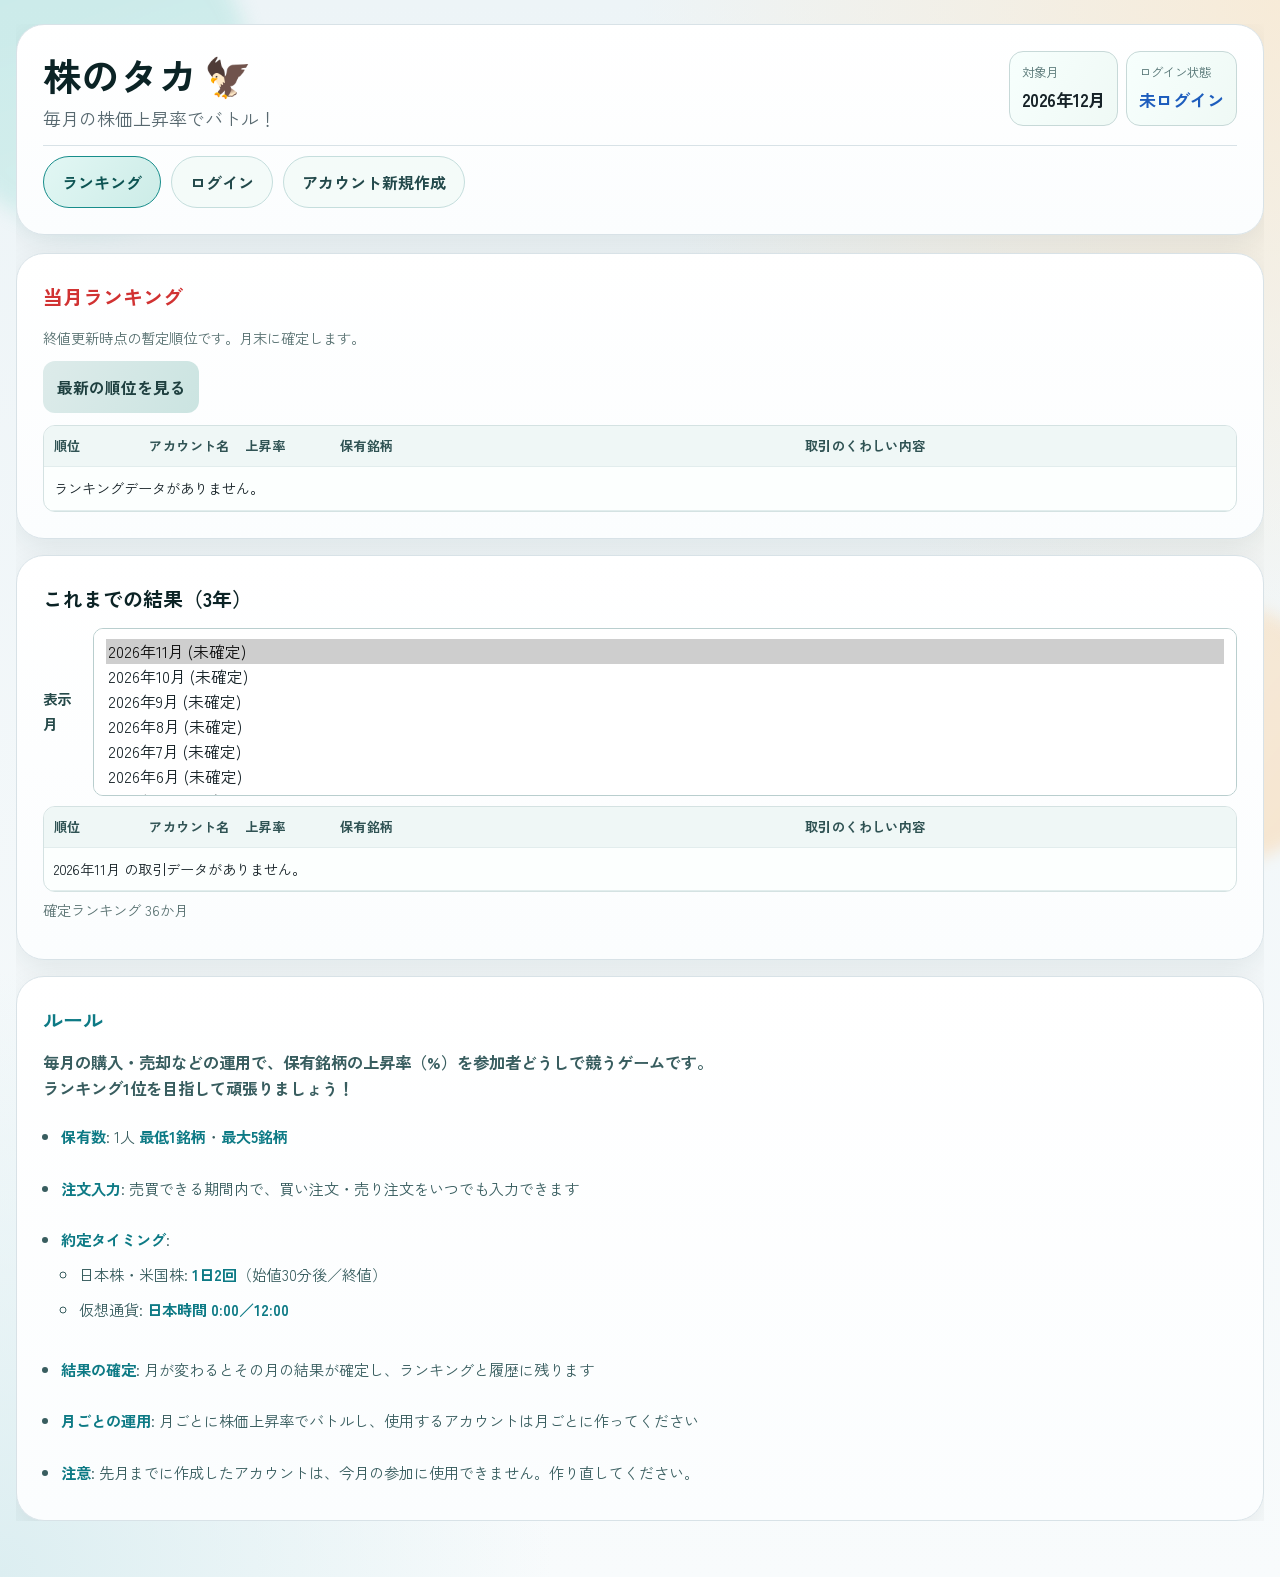
==== commit 45fc54c9: "Update keywords meta tag for stockgame.html" ====
--- a/stockgame.html
+++ b/stockgame.html
@@ -9,7 +9,7 @@
   />
   <meta
     name="keywords"
-    content="株のタカ,株価バトル,月次ランキング,株ゲーム,紙トレ,株価シミュレーション,日本株,米国株,仮想通貨,銘柄,上昇率,鷹"
+    content="株のタカ,ゲーム,株式投資,証券,株価バトル,ランキング,株ゲーム,紙トレ,株価シミュレーション,日本株,米国株,仮想通貨,銘柄,上昇率,鷹"
   />
   <meta name="application-name" content="株のタカ" />
   <title>株のタカ</title>
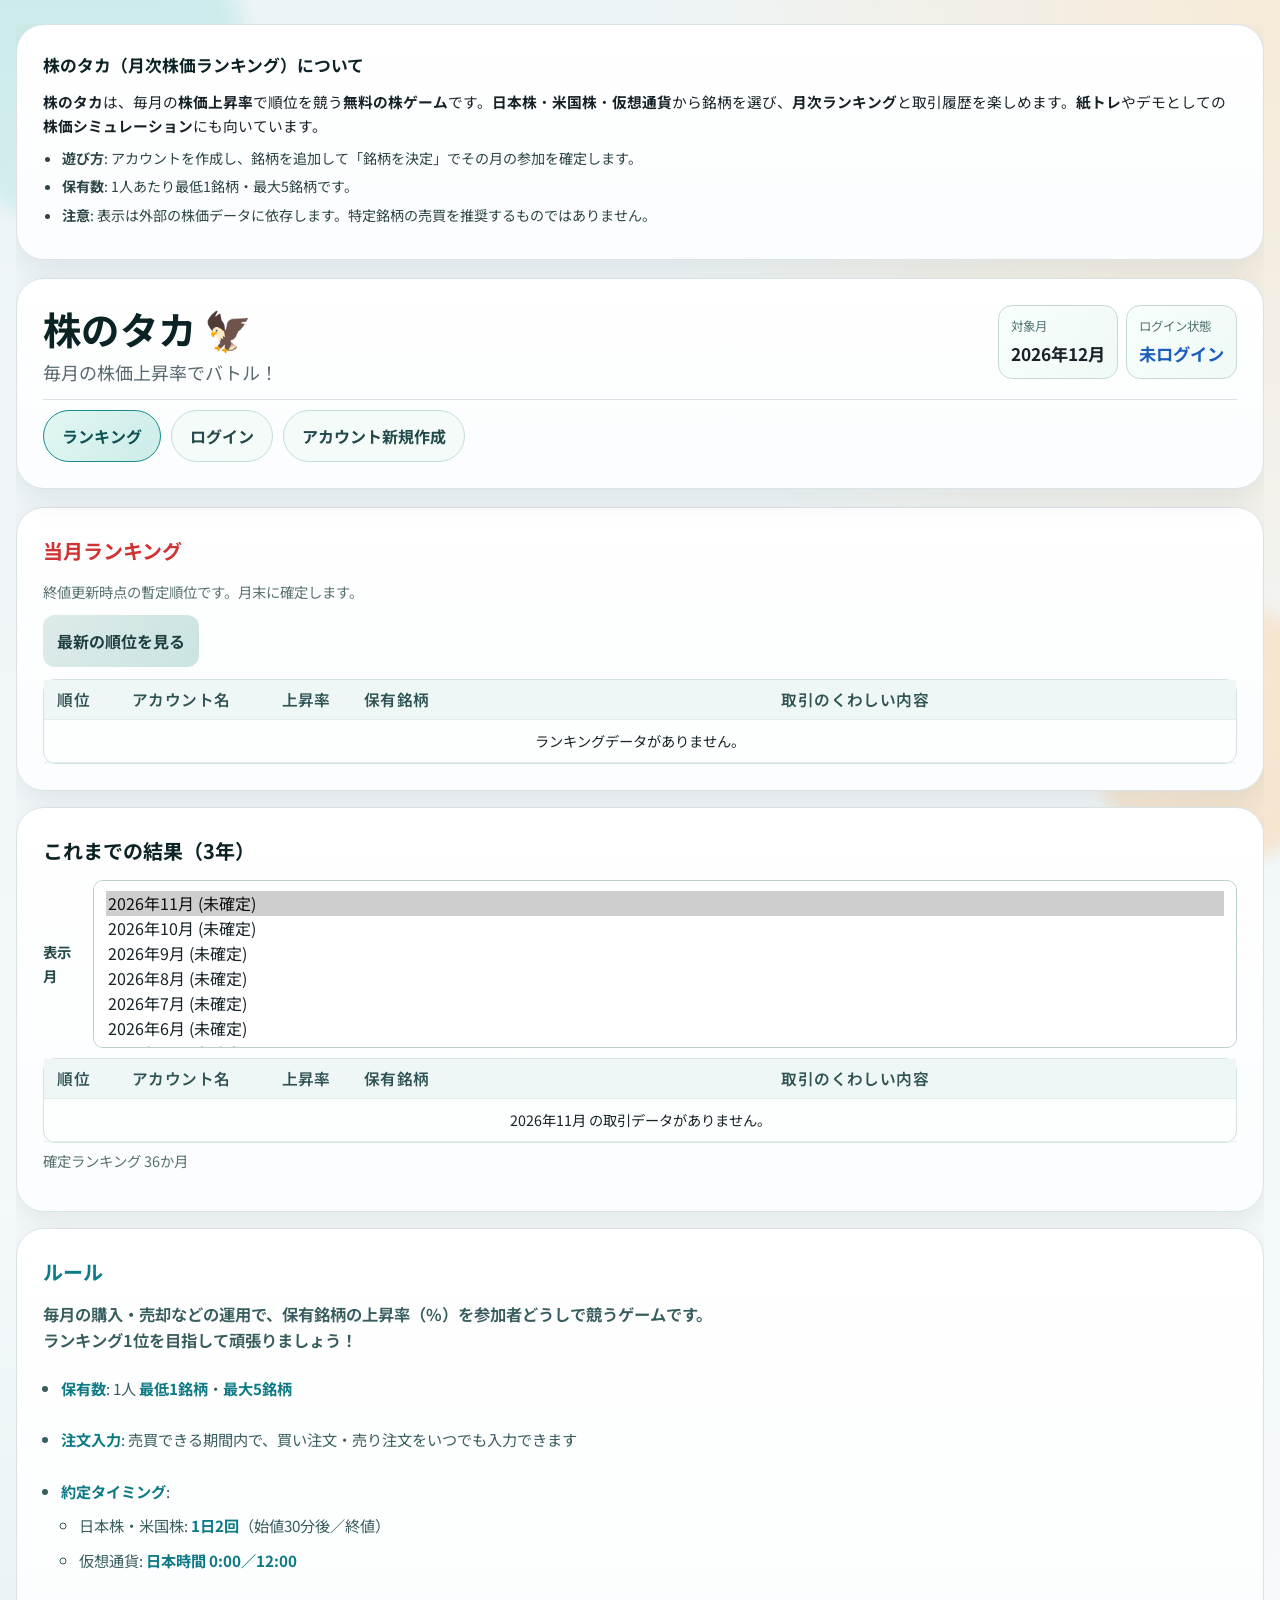
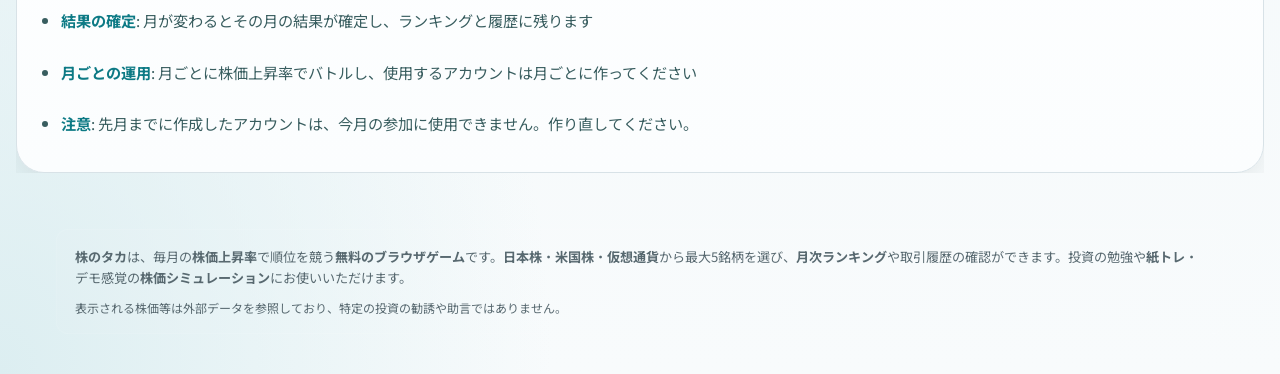
==== commit 662c8563: "Add files via upload" ====
--- a/stockgame.html
+++ b/stockgame.html
@@ -2,27 +2,147 @@
 <html lang="ja">
 <head>
   <meta charset="UTF-8" />
-  <meta name="viewport" content="width=device-width, initial-scale=1.0" />
+  <meta name="viewport" content="width=device-width, initial-scale=1.0, viewport-fit=cover" />
+  <meta name="referrer" content="strict-origin-when-cross-origin" />
+  <!-- 初期は相対。読み込み直後に現在の絶対URLへ（クローラーがJS実行する場合に有効） -->
+  <link rel="canonical" id="seo-canonical" href="stockgame.html" />
+  <meta property="og:url" id="seo-og-url" content="" />
+  <script>
+    (function () {
+      try {
+        var abs = String(location.href || "").split("#")[0];
+        if (!abs) return;
+        var c = document.getElementById("seo-canonical");
+        if (c) c.setAttribute("href", abs);
+        var og = document.getElementById("seo-og-url");
+        if (og) og.setAttribute("content", abs);
+      } catch (_) {}
+    })();
+  </script>
   <meta
     name="description"
-    content="株のタカは毎月の株価上昇率で競う株価バトル＆ランキング。日本株・米国株・仮想通貨の銘柄を選び、月次のリターンを比較できます。株ゲーム・シミュレーション・紙トレ（デモ）向け。"
+    content="株のタカは毎月の株価上昇率で順位を競う無料の株ゲーム。日本株・米国株・仮想通貨から最大5銘柄を選び月次ランキング。アカウント登録で端末間のデータ同期が可能。紙トレ・デモ向けのブラウザシミュレーション。"
   />
   <meta
     name="keywords"
-    content="株のタカ,ゲーム,株式投資,証券,株価バトル,ランキング,株ゲーム,紙トレ,株価シミュレーション,日本株,米国株,仮想通貨,銘柄,上昇率,鷹"
+    content="株のタカ,株価バトル,月次ランキング,株ゲーム,紙トレ,株価シミュレーション,日本株,米国株,仮想通貨,銘柄,上昇率,ブラウザゲーム"
   />
+  <meta name="robots" content="index, follow, max-image-preview:large, max-snippet:-1, max-video-preview:-1" />
   <meta name="application-name" content="株のタカ" />
-  <title>株のタカ</title>
+  <meta name="mobile-web-app-capable" content="yes" />
+  <meta name="apple-mobile-web-app-capable" content="yes" />
+  <meta name="apple-mobile-web-app-title" content="株のタカ" />
+  <meta name="theme-color" content="#0f1419" />
+  <meta name="format-detection" content="telephone=no" />
+  <title>株のタカ｜月次株価ランキング・株ゲーム（日本株・米国株・仮想通貨）</title>
+  <meta property="og:type" content="website" />
+  <meta property="og:site_name" content="株のタカ" />
+  <meta property="og:locale" content="ja_JP" />
+  <meta
+    property="og:title"
+    content="株のタカ｜月次株価ランキング・株ゲーム（日本株・米国株・仮想通貨）"
+  />
+  <meta
+    property="og:description"
+    content="毎月の株価上昇率で順位を競う無料のブラウザゲーム。日本株・米国株・仮想通貨から銘柄を選び、月次ランキングとアカウント同期に対応。"
+  />
+  <meta name="twitter:card" content="summary" />
+  <meta name="twitter:title" content="株のタカ｜月次株価ランキング・株ゲーム" />
+  <meta
+    name="twitter:description"
+    content="毎月の株価上昇率で競う無料の株ゲーム。日本株・米国株・仮想通貨対応。"
+  />
+  <script type="application/ld+json">
+  {
+    "@context": "https://schema.org",
+    "@graph": [
+      {
+        "@type": "WebSite",
+        "name": "株のタカ",
+        "inLanguage": "ja-JP",
+        "description": "毎月の株価上昇率で順位を競う無料のブラウザ株ゲーム。日本株・米国株・仮想通貨の銘柄選択と月次ランキング。アカウント登録で端末間同期に対応。"
+      },
+      {
+        "@type": "WebApplication",
+        "name": "株のタカ",
+        "description": "毎月の株価上昇率で競う株価バトルとランキング。ブラウザで遊べる株シミュレーション・紙トレ向け。",
+        "applicationCategory": "GameApplication",
+        "browserRequirements": "Requires JavaScript. モダンブラウザ推奨。",
+        "operatingSystem": "Any",
+        "inLanguage": "ja-JP",
+        "isAccessibleForFree": true,
+        "offers": {
+          "@type": "Offer",
+          "price": "0",
+          "priceCurrency": "JPY"
+        }
+      },
+      {
+        "@type": "FAQPage",
+        "mainEntity": [
+          {
+            "@type": "Question",
+            "name": "株のタカは無料ですか？",
+            "acceptedAnswer": {
+              "@type": "Answer",
+              "text": "ブラウザ上で無料で遊べる株価シミュレーション・月次ランキングゲームです。投資の勧誘や助言ではありません。"
+            }
+          },
+          {
+            "@type": "Question",
+            "name": "どの市場の銘柄を選べますか？",
+            "acceptedAnswer": {
+              "@type": "Answer",
+              "text": "日本株・米国株・仮想通貨から、最大5銘柄まで保有して月次の株価上昇率で順位を競えます。最低1銘柄から参加できます。"
+            }
+          },
+          {
+            "@type": "Question",
+            "name": "約定はいつですか？",
+            "acceptedAnswer": {
+              "@type": "Answer",
+              "text": "日本株・米国株は1日2回（寄りの約30分後と終値）、仮想通貨は日本時間0:00と12:00を目安にゲーム内で約定します。"
+            }
+          }
+        ]
+      }
+    ]
+  }
+  </script>
+  <link rel="preconnect" href="https://wxnmhmlxxulbuyprxdpd.supabase.co" crossorigin />
+  <link rel="dns-prefetch" href="https://wxnmhmlxxulbuyprxdpd.supabase.co" />
   <link rel="preconnect" href="https://fonts.googleapis.com" />
   <link rel="preconnect" href="https://fonts.gstatic.com" crossorigin />
-  <link href="https://fonts.googleapis.com/css2?family=Montserrat:wght@500;700;800&family=Zen+Kaku+Gothic+New:wght@400;500;700&display=swap" rel="stylesheet" />
-    <link rel="stylesheet" href="./stockgame.css?v=23" />
+  <link
+    href="https://fonts.googleapis.com/css2?family=Noto+Sans+JP:wght@400;500;700&family=Zen+Kaku+Gothic+New:wght@400;500;700&display=swap"
+    rel="stylesheet"
+  />
+  <link rel="stylesheet" href="./stockgame.css?v=62" />
 </head>
 <body>
+  <noscript>
+    <div class="noscript-banner" role="alert">
+      <p>
+        <strong>株のタカ</strong>を利用するには JavaScript を有効にしてください。月次の株価上昇率で順位を競う無料の株ゲーム（日本株・米国株・仮想通貨）です。
+      </p>
+    </div>
+  </noscript>
   <div class="bg-shape bg-shape-a"></div>
   <div class="bg-shape bg-shape-b"></div>
 
   <main class="app-shell">
+    <section class="card reveal seo-lead" aria-label="株のタカの紹介">
+      <h2 class="seo-lead__title">株のタカ（月次株価ランキング）について</h2>
+      <p class="seo-lead__p">
+        <strong>株のタカ</strong>は、毎月の<strong>株価上昇率</strong>で順位を競う<strong>無料の株ゲーム</strong>です。<strong>日本株</strong>・<strong>米国株</strong>・<strong>仮想通貨</strong>から銘柄を選び、<strong>月次ランキング</strong>と取引履歴を楽しめます。<strong>紙トレ</strong>やデモとしての<strong>株価シミュレーション</strong>にも向いています。
+      </p>
+      <ul class="seo-lead__list">
+        <li><strong>遊び方</strong>: アカウントを作成し、銘柄を追加して「銘柄を決定」でその月の参加を確定します。</li>
+        <li><strong>保有数</strong>: 1人あたり最低1銘柄・最大5銘柄です。</li>
+        <li><strong>注意</strong>: 表示は外部の株価データに依存します。特定銘柄の売買を推奨するものではありません。</li>
+      </ul>
+    </section>
+
     <header class="topbar card reveal">
       <div class="topbar-left">
         <h1>株のタカ<span class="title-hawk" aria-label="鷹">🦅</span></h1>
@@ -44,6 +164,7 @@
         <button id="menuRegisterBtn" class="nav-btn" type="button">アカウント新規作成</button>
         <button id="menuPickBtn" class="nav-btn" type="button">銘柄を選ぶ</button>
         <button id="menuHistoryBtn" class="nav-btn hidden" type="button">これまでの結果</button>
+        <button id="menuCopySyncUrlBtn" class="nav-btn btn-ghost hidden" type="button" title="別ブラウザで同じデータを開くURL（Firebase設定時）">同期URLをコピー</button>
         <button id="topLogoutBtn" class="nav-btn nav-logout hidden" type="button">ログアウト</button>
       </nav>
     </header>
@@ -150,8 +271,8 @@
           <form id="authForm" autocomplete="on">
             <div class="field">
               <label for="authName">アカウント名（ID）</label>
-              <input id="authName" name="username" type="text" maxlength="16" placeholder="例: たろう / trader01" required />
-              <small>日本語可。2〜16文字、日本語/英数字/記号を使用できます。</small>
+              <input id="authName" name="username" type="text" maxlength="8" placeholder="例: たろう / trader01" required />
+              <small>日本語可。2〜8文字、日本語/英数字/記号を使用できます。</small>
             </div>
             <div class="field">
               <label for="authPassword">パスワード</label>
@@ -194,7 +315,7 @@
           </form>
           <form id="resetForm" class="stack-form hidden" autocomplete="on">
             <label for="resetName">アカウント名</label>
-            <input id="resetName" type="text" maxlength="16" placeholder="再設定するアカウント名" />
+            <input id="resetName" type="text" maxlength="8" placeholder="再設定するアカウント名" />
             <label for="resetRecoveryQuestion">再設定質問</label>
             <select id="resetRecoveryQuestion">
               <option value="BIRTH_CITY" selected>生まれ育った市区町村</option>
@@ -233,7 +354,7 @@
             <h3>取引履歴</h3>
             <p id="myTradeSummary" class="section-note">取引履歴はありません。</p>
             <div class="table-wrap">
-              <table>
+              <table id="myTradeTable">
                 <thead>
                   <tr>
                     <th>銘柄</th>
@@ -259,7 +380,7 @@
           <div id="renameFormBlock" class="account-form-block hidden">
             <form id="renameForm" class="stack-form">
               <label for="renameInput">アカウント名（ID）変更</label>
-              <input id="renameInput" type="text" maxlength="16" placeholder="新しいアカウント名" />
+              <input id="renameInput" type="text" maxlength="8" placeholder="新しいアカウント名" />
               <button type="submit" class="btn btn-ghost">名前を更新</button>
             </form>
           </div>
@@ -293,10 +414,11 @@
         </article>
 
         <article class="card reveal hidden" id="pickPanel">
-          <h2>銘柄エントリー</h2>
-          <p class="section-note">
-            約定は日本株・米国株が「市場開始30分後」と「終値」、仮想通貨が0:00と12:00（JST）。1銘柄以上で集計されます。
-          </p>
+          <h2>銘柄選択</h2>
+          <div class="pick-timing-note" role="note">
+            <span class="pick-timing-note__hdr">約定</span>
+            <span class="pick-timing-note__txt">日本・米国株は「寄りの約30分後」と「終値」。仮想通貨は日本時間の0:00と12:00</span>
+          </div>
           <form id="symbolForm" autocomplete="on">
             <div class="field-grid">
               <div class="field">
@@ -459,11 +581,32 @@
     </div>
   </main>
 
+  <footer class="site-footer" role="contentinfo" lang="ja">
+    <div class="site-footer-inner">
+      <p class="site-footer-lead">
+        <strong>株のタカ</strong>は、毎月の<strong>株価上昇率</strong>で順位を競う<strong>無料のブラウザゲーム</strong>です。<strong>日本株</strong>・<strong>米国株</strong>・<strong>仮想通貨</strong>から最大5銘柄を選び、<strong>月次ランキング</strong>や取引履歴の確認ができます。投資の勉強や<strong>紙トレ</strong>・デモ感覚の<strong>株価シミュレーション</strong>にお使いいただけます。
+      </p>
+      <p class="site-footer-note">表示される株価等は外部データを参照しており、特定の投資の勧誘や助言ではありません。</p>
+    </div>
+  </footer>
+
   <template id="hintChipTemplate">
     <button type="button" class="hint-chip"></button>
   </template>
 
+  <script src="./firebase-config.js?v=1"></script>
+  <script>
+    /*
+     * Supabase（株のタカクラウド）: publishable はブラウザに載せてよい公開キー。service_role（秘密キー）は絶対に書かないこと。
+     * Firebase 同期（STOCKGAME_FIREBASE_SYNC）と同時に enabled にしないこと。
+     */
+    window.STOCKGAME_SUPABASE_CLOUD = window.STOCKGAME_SUPABASE_CLOUD || {
+      enabled: true,
+      functionsBaseUrl: "https://wxnmhmlxxulbuyprxdpd.supabase.co/functions/v1",
+      publishableKey: "sb_publishable_3rmoppki9EU8DBzHlXjz2g_j1NWmf68"
+    };
+  </script>
   <script src="./jp_company_autocomplete_engine.js"></script>
-    <script src="./stockgame.js?v=42" defer></script>
+  <script src="./stockgame.js?v=72" defer></script>
 </body>
 </html>
--- a/stockgame.css
+++ b/stockgame.css
@@ -1,4 +1,8 @@
+/* Webフォントは stockgame.html の link で読込（@import だと初回描画でフォントが揺れやすい） */
+
 :root {
+  /* 英字専用フォント（Arial/Helvetica/Montserrat 等）は混植でベースラインがズレやすいため使わない */
+  --font-jp: "Noto Sans JP", "Hiragino Kaku Gothic ProN", "Hiragino Sans", "Meiryo", "Yu Gothic UI", "Yu Gothic", "Zen Kaku Gothic New", sans-serif;
   --bg: #edf4f7;
   --bg-2: #f8fbfc;
   --surface: #ffffff;
@@ -40,7 +44,7 @@
 }
 
 body {
-  font-family: "Zen Kaku Gothic New", sans-serif;
+  font-family: var(--font-jp);
   font-size: 18px;
   line-height: 1.7;
   background:
@@ -50,6 +54,17 @@
   color: var(--text);
   position: relative;
   user-select: text;
+  /* ノッチ・ホームインジケータ付き端末で本文が欠けないように */
+  padding-left: env(safe-area-inset-left, 0px);
+  padding-right: env(safe-area-inset-right, 0px);
+}
+
+/* タップの二重ズーム抑制・反応を軽く */
+button,
+.btn,
+.nav-btn,
+[role="button"] {
+  touch-action: manipulation;
 }
 
 /* Edge/IE の標準パスワード「目」アイコンを非表示（カスタムボタンと二重になるため） */
@@ -92,7 +107,8 @@
   margin: 24px auto 56px;
   display: grid;
   gap: 18px;
-  overflow-x: auto;
+  /* 表などの min-width でページ全体が横に伸びないように（必要なら .table-wrap 内だけスクロール） */
+  overflow-x: hidden;
 }
 
 .card {
@@ -101,6 +117,9 @@
   border-radius: var(--radius-xl);
   padding: 26px;
   box-shadow: var(--shadow);
+  min-width: 0;
+  max-width: 100%;
+  overflow-wrap: break-word;
 }
 
 .register-trial-notice {
@@ -121,6 +140,7 @@
 .intro-body p {
   margin: 0 0 0.75rem;
   font-size: 0.95rem;
+  overflow-wrap: break-word;
 }
 
 .intro-close-btn {
@@ -433,6 +453,7 @@
 .right-col {
   display: grid;
   gap: 16px;
+  min-width: 0; /* 子の table がグリッドを押し広げて横スクロールになるのを防ぐ */
 }
 
 .field,
@@ -590,6 +611,28 @@
   color: #597272;
   font-size: 0.9rem;
   line-height: 1.6;
+  overflow-wrap: break-word;
+}
+
+/* 銘柄選択：約定の説明（幅を取りすぎない・短文） */
+#pickPanel .pick-timing-note {
+  margin: 4px 0 10px;
+  padding: 0;
+  color: #5a6f70;
+  font-size: 0.82rem;
+  line-height: 1.45;
+  max-width: 100%;
+}
+
+#pickPanel .pick-timing-note__hdr {
+  display: inline;
+  margin-right: 0.35em;
+  font-weight: 600;
+  color: #3d5a5c;
+}
+
+#pickPanel .pick-timing-note__txt {
+  font-weight: 400;
 }
 
 .rank-note {
@@ -695,7 +738,7 @@
 }
 
 .preview-price strong {
-  font-family: "Montserrat", sans-serif;
+  font-family: var(--font-jp);
   color: #0a5f5d;
 }
 
@@ -726,7 +769,8 @@
 }
 
 .my-report .table-wrap table {
-  min-width: 520px;
+  /* 親幅を超えない（狭い2カラム・スマホで横はみ出し防止） */
+  min-width: min(520px, 100%);
 }
 
 /* マイページ 取得単価・現在価格・売却価格は周囲と同じサイズ・通常の太さ */
@@ -816,7 +860,8 @@
 table {
   width: 100%;
   border-collapse: collapse;
-  min-width: 760px;
+  /* 親より横に広がらない。広い画面では従来どおり最低760px相当の見た目を維持 */
+  min-width: min(760px, 100%);
 }
 
 th,
@@ -856,106 +901,286 @@
   word-break: keep-all;
   overflow-wrap: break-word;
   white-space: normal;
-  line-break: normal;
-}
-
-/* ランキング（当月）での注文中/売却予約中ラベル（少し薄い文字で視認性を確保） */
+  /* 句読点の単独改行を抑える（ブラウザが対応する範囲で） */
+  line-break: strict;
+}
+
+/*
+ * ランキング「保有銘柄」: 英日ベースラインのガタつき対策
+ * - Arial/Helvetica 等の英字専用フォントは指定しない（別フォント割当でズレる原因になりやすい）
+ * - Webフォント Noto Sans JP を最優先（英字・日本語を同一ファミリーで混植）
+ * - フォールバックは日本語系のみ（ヒラギノ → メイリオ → 游ゴシック → Zen Kaku）
+ * - palt: 和文の詰め（環境により効果あり）
+ * - text-rendering: optimizeLegibility は Chrome/Edge で混植のベースラインを狂わせることがあるため使わない
+ * - kern は外し palt のみ（混植時のガタつき抑制）
+ */
+#liveRankTable td.rank-symbols-cell,
+#historyTable td.rank-symbols-cell {
+  font-family: var(--font-jp);
+  font-weight: 400;
+  font-size: 0.9rem;
+  line-height: 1.65;
+  color: #183f41;
+  vertical-align: top;
+  -webkit-font-smoothing: antialiased;
+  -moz-osx-font-smoothing: grayscale;
+  font-feature-settings: "palt" 1;
+  font-variant-east-asian: normal;
+}
+
+#liveRankTable td.rank-symbols-cell *,
+#historyTable td.rank-symbols-cell * {
+  font-family: inherit;
+  font-weight: inherit;
+  font-size: inherit;
+  line-height: inherit;
+}
+
+/* 銘柄名・（買注）（売注）も保有列と同じ細字・フォント */
 .rank-holding-pending {
-  color: rgba(23, 35, 40, 0.62);
-  font-weight: 600;
-  /* 「（買注）」など括弧の直前で改行されないようにする */
+  color: inherit;
+  font-weight: 400;
+  font-size: inherit;
+  font-family: inherit;
   white-space: nowrap;
   overflow: hidden;
   text-overflow: ellipsis;
   max-width: 100%;
   display: inline-block;
-}
-
-/* ランキング列幅の見た目を安定させる（「保有銘柄」を広げ「取引のくわしい内容」を少し狭める） */
+  /* baseline だと英日混植で行ボックス内の見かけがズレやすい → 底辺基準で揃える */
+  vertical-align: bottom;
+}
+
+.rank-holding-pending .rank-symbol-name,
+.rank-holding-pending .rank-order-note {
+  font-size: inherit;
+  font-weight: 400;
+  font-family: inherit;
+  color: inherit;
+  vertical-align: bottom;
+}
+
+.market-label {
+  font-size: 0.89rem;
+  font-weight: 500;
+  font-family: inherit;
+  color: #183f41;
+}
+
+.pick-symbol-code {
+  font-size: 0.82rem;
+  font-weight: 500;
+  color: #507172;
+}
+
+.suggest-meta--market {
+  font-size: 0.85rem;
+  font-weight: 500;
+}
+
+/* ランキング列幅（グローバル table の min-width:760px を上書きし横スクロールを出しにくくする） */
 #liveRankTable,
 #historyTable {
   table-layout: fixed;
+  min-width: 0;
+  max-width: 100%;
+  width: 100%;
+}
+
+/* 横スクロールは table 幅内に収める。hidden だと最終列（メニュー）が切れることがあるため使わない */
+#liveRankCard .table-wrap,
+#historyCard .table-wrap {
+  overflow-x: visible;
+  max-width: 100%;
+}
+
+/* ランキング表ヘッダー：順位・アカウント名・上昇率・保有銘柄・取引内容・操作の見出しを同じサイズに */
+#liveRankTable thead th,
+#historyTable thead th {
+  font-size: clamp(0.85rem, 0.28vw + 0.76rem, 0.98rem);
+  line-height: 1.35;
+  font-weight: 600;
+  vertical-align: middle;
 }
 
 #liveRankTable th:nth-child(4),
 #liveRankTable td:nth-child(4),
 #historyTable th:nth-child(4),
 #historyTable td:nth-child(4) {
-  width: 39%;
+  width: 35%;
+  min-width: 0;
 }
 
 #liveRankTable th:nth-child(5),
 #liveRankTable td:nth-child(5),
 #historyTable th:nth-child(5),
 #historyTable td:nth-child(5) {
-  width: 36%;
-}
-
-/* 順位/アカウント名/上昇率 を同じ列幅に */
+  width: 29%;
+  min-width: 0;
+  overflow-wrap: anywhere;
+  word-break: break-word;
+}
+
+/* 保有銘柄・取引内容が min-content でテーブルを広げないように */
+#liveRankTable td:nth-child(4),
+#liveRankTable td:nth-child(5),
+#historyTable td:nth-child(4),
+#historyTable td:nth-child(5) {
+  min-width: 0;
+}
+
+/* 操作列: ⋮ を右端に寄せ、列幅は最小（保有銘柄列を広げる） */
+#liveRankTable th.col-menu,
+#liveRankTable td.col-menu,
+#historyTable th.col-menu,
+#historyTable td.col-menu {
+  width: 1.75rem;
+  min-width: 1.75rem;
+  max-width: 2rem;
+  box-sizing: border-box;
+  padding-left: 2px;
+  padding-right: 2px;
+  overflow: visible;
+  text-align: right;
+}
+
+#liveRankTable td.col-menu .rank-menu-wrap,
+#historyTable td.col-menu .rank-menu-wrap {
+  justify-content: flex-end;
+  width: 100%;
+}
+
+/* 順位 */
 #liveRankTable th:nth-child(1),
 #liveRankTable td:nth-child(1),
+#historyTable th:nth-child(1),
+#historyTable td:nth-child(1) {
+  width: 5%;
+  min-width: 3rem;
+  white-space: nowrap;
+  vertical-align: middle;
+  text-align: center;
+  overflow: visible;
+  padding-left: 4px;
+  padding-right: 4px;
+  box-sizing: border-box;
+}
+
+/* 順位セルは table-cell のまま（縦中央は vertical-align）。中身は .rank-no で横並び */
+#liveRankTable td.rank-td,
+#historyTable td.rank-td {
+  font-size: clamp(0.96rem, 0.35vw + 0.88rem, 1.06rem);
+  line-height: 1;
+  vertical-align: middle;
+  text-align: center;
+}
+
+/* アカウント名（ID は最大8文字・2〜6文字は大きく、7〜8は枠に合わせてやや小さく） */
 #liveRankTable th:nth-child(2),
-#liveRankTable td:nth-child(2),
+#historyTable th:nth-child(2) {
+  width: 13%;
+  min-width: 0;
+  white-space: normal;
+  overflow: visible;
+  text-overflow: clip;
+  vertical-align: middle;
+  text-align: center;
+}
+
+#liveRankTable td.rank-account-cell,
+#historyTable td.rank-account-cell {
+  width: 13%;
+  min-width: 0;
+  white-space: normal;
+  overflow: visible;
+  text-overflow: clip;
+  overflow-wrap: anywhere;
+  word-break: break-word;
+  vertical-align: middle;
+  text-align: center;
+}
+
+/* 2〜6文字: 最低でも約6文字分の大きさを確保しつつできるだけ大きく */
+#liveRankTable td.rank-account-cell.rank-account-cell--n6,
+#historyTable td.rank-account-cell.rank-account-cell--n6 {
+  font-size: clamp(0.92rem, 0.55vw + 0.78rem, 1.08rem);
+  line-height: 1.3;
+}
+
+/* 7文字: やや縮小 */
+#liveRankTable td.rank-account-cell.rank-account-cell--n7,
+#historyTable td.rank-account-cell.rank-account-cell--n7 {
+  font-size: clamp(0.86rem, 0.48vw + 0.72rem, 0.98rem);
+  line-height: 1.32;
+}
+
+/* 8文字: さらに一段（枠内に収めやすく） */
+#liveRankTable td.rank-account-cell.rank-account-cell--n8,
+#historyTable td.rank-account-cell.rank-account-cell--n8 {
+  font-size: clamp(0.8rem, 0.42vw + 0.66rem, 0.9rem);
+  line-height: 1.34;
+  letter-spacing: -0.015em;
+}
+
+/* 上昇率：セル内で左右・上下中央 */
 #liveRankTable th:nth-child(3),
 #liveRankTable td:nth-child(3),
-#historyTable th:nth-child(1),
-#historyTable td:nth-child(1),
-#historyTable th:nth-child(2),
-#historyTable td:nth-child(2),
 #historyTable th:nth-child(3),
 #historyTable td:nth-child(3) {
   width: 8%;
   white-space: nowrap;
-}
-
-/* アカウント名（2列目）: ヘッダは省略せず「アカウント名」まで表示 */
-#liveRankTable th:nth-child(2),
-#historyTable th:nth-child(2) {
-  white-space: nowrap;
-  overflow: visible;
-  text-overflow: clip;
-  min-width: 0;
-}
-
-/* 明細（td）は改行しない。必要なら末尾は省略表示 */
-#liveRankTable td:nth-child(2),
-#historyTable td:nth-child(2) {
-  white-space: nowrap;
-  overflow: hidden;
-  text-overflow: ellipsis;
-  min-width: 0;
+  vertical-align: middle;
+  text-align: center;
 }
 
 .rank-holding-pending-label {
-  color: rgba(23, 35, 40, 0.58);
+  color: #183f41;
+  font-weight: 400;
+  margin-left: 4px;
+  font-size: inherit;
+  font-family: var(--font-jp);
+  font-feature-settings: "palt" 1;
+}
+
+.rank-no {
+  font-family: var(--font-jp);
   font-weight: 600;
-  margin-left: 4px;
-  font-size: 0.86em;
-}
-
-.rank-no {
-  font-family: "Montserrat", sans-serif;
-  font-weight: 700;
-  display: inline-flex;
-  align-items: center;
-  gap: 6px;
-}
-
-.rank-num {
-  min-width: 1.6em;
-  display: inline-block;
-}
-
-.rank-badge {
-  width: 1.55em;
-  height: 1.55em;
+  font-size: 1em;
+  line-height: 1;
+  box-sizing: border-box;
   display: inline-flex;
   align-items: center;
   justify-content: center;
-  border-radius: 0.55em;
-  font-size: 1rem;
-  line-height: 1;
-  box-shadow: 0 10px 20px rgba(34, 38, 39, 0.08);
+  gap: 0.25em;
+  flex-shrink: 0;
+  min-width: min-content;
+  vertical-align: middle;
+}
+
+.rank-num {
+  min-width: 1em;
+  display: inline-flex;
+  align-items: center;
+  justify-content: center;
+  font-variant-numeric: tabular-nums;
+  flex-shrink: 0;
+  color: inherit;
+  font-size: 0.9em;
+}
+
+.rank-badge {
+  width: 1.5em;
+  height: 1.5em;
+  flex: 0 0 auto;
+  flex-shrink: 0;
+  display: inline-flex;
+  align-items: center;
+  justify-content: center;
+  border-radius: 0.45em;
+  font-size: 0.9em;
+  line-height: normal;
+  box-shadow: 0 6px 12px rgba(34, 38, 39, 0.06);
+  color: inherit;
 }
 .rank-badge--gold {
   background: rgba(255, 215, 0, 0.25);
@@ -971,9 +1196,13 @@
 }
 
 .rank-title {
-  font-size: 0.98rem;
-  line-height: 1;
-  filter: drop-shadow(0 8px 16px rgba(34, 38, 39, 0.10));
+  font-size: 1.08em;
+  line-height: normal;
+  display: inline-flex;
+  align-items: center;
+  justify-content: center;
+  flex-shrink: 0;
+  filter: drop-shadow(0 4px 8px rgba(34, 38, 39, 0.08));
 }
 
 .rank-top-1 { background: linear-gradient(90deg, rgba(255, 215, 0, 0.18) 0%, transparent 100%); }
@@ -1043,8 +1272,22 @@
   cursor: not-allowed;
 }
 
-.col-menu { width: 1%; white-space: nowrap; text-align: center; vertical-align: middle; }
-.rank-menu-wrap { position: relative; display: inline-flex; align-items: center; gap: 2px; }
+.col-menu { width: auto; white-space: normal; text-align: center; vertical-align: middle; }
+.rank-menu-wrap { position: relative; display: inline-flex; align-items: center; flex-wrap: wrap; gap: 6px; justify-content: flex-end; max-width: 100%; }
+.rank-menu-detail-btn {
+  font-size: 0.78rem;
+  padding: 5px 10px;
+  border: 1px solid #9cc9c7;
+  background: linear-gradient(120deg, #e8f6f4, #d8eeec);
+  color: #0a4f4d;
+  border-radius: var(--radius-sm);
+  cursor: pointer;
+  font-weight: 700;
+  white-space: nowrap;
+}
+.rank-menu-detail-btn:hover {
+  filter: brightness(0.97);
+}
 .rank-menu-report-btn {
   font-size: 0.78rem;
   padding: 4px 8px;
@@ -1074,11 +1317,13 @@
   border: none;
   background: transparent;
   cursor: pointer;
-  padding: 4px 8px;
+  padding: 2px 4px;
+  min-width: 1.35rem;
   font-size: 1.1rem;
   line-height: 1;
   color: var(--muted);
   border-radius: 4px;
+  font-family: var(--font-jp), "Segoe UI Symbol", "Apple Symbols", sans-serif;
 }
 .rank-menu-trigger:hover { color: var(--text); background: rgba(0,0,0,0.06); }
 .rank-menu-dropdown {
@@ -1114,7 +1359,8 @@
   display: flex;
   align-items: center;
   justify-content: center;
-  padding: 1rem;
+  padding: max(1rem, env(safe-area-inset-top, 0px)) max(1rem, env(safe-area-inset-right, 0px))
+    max(1rem, env(safe-area-inset-bottom, 0px)) max(1rem, env(safe-area-inset-left, 0px));
 }
 .report-reason-modal.hidden { display: none; }
 .report-reason-backdrop {
@@ -1167,6 +1413,7 @@
 .rank-report-dialog td {
   white-space: normal;
   word-break: break-word;
+  overflow-wrap: anywhere;
 }
 .rank-report-dialog .report-actions { margin-top: 1rem; display: flex; gap: 0.5rem; flex-wrap: wrap; }
 
@@ -1244,9 +1491,10 @@
   text-shadow: 0 1px 0 rgba(255, 255, 255, 0.9);
 }
 
-.status-holding { font-weight: 700; color: #0a6e6c; }
-.status-sell-wait { font-weight: 700; color: #b45309; }
-.status-entry-wait { font-weight: 700; color: #586f6f; }
+/* 銘柄一覧：保有＝黒、売却予約＝青（ほんの少し暗め）、買い注文＝赤（ほんの少し暗め） */
+.status-holding { font-weight: 700; color: #111111; }
+.status-sell-wait { font-weight: 700; color: #0d47a1; }
+.status-entry-wait { font-weight: 700; color: #b71c1c; }
 .status-closed { font-weight: 700; color: #4f6a6a; }
 
 .tiny-btn {
@@ -1310,6 +1558,88 @@
   font-size: 0.68rem;
   padding: 1px 7px;
   vertical-align: middle;
+}
+
+/* 通報匿名: 1行目だけ従来色の枠／2行目は通常アカウント名と同じフォントサイズ（td の n6/n7/n8 を継承） */
+.tag-muted.tag-muted--stacked {
+  display: inline-flex;
+  flex-direction: column;
+  align-items: center;
+  justify-content: center;
+  gap: 6px;
+  margin-left: 0;
+  padding: 0;
+  max-width: 100%;
+  box-sizing: border-box;
+  border: none;
+  background: transparent;
+  font-size: inherit;
+  line-height: 1.35;
+}
+
+.tag-muted__line1 {
+  display: inline-block;
+  border: 1px solid #d6c4a3;
+  background: #fff8ea;
+  color: #7b5b2e;
+  border-radius: 999px;
+  font-size: 0.65rem;
+  line-height: 1.35;
+  font-weight: 600;
+  padding: 3px 10px;
+  text-align: center;
+}
+
+.tag-muted__line2 {
+  display: block;
+  font-size: 1em;
+  font-weight: 700;
+  line-height: 1.35;
+  color: #183f41;
+  text-align: center;
+  font-stretch: normal;
+}
+
+/* 通報で匿名表示のときは太字にしない（2行目の表示名） */
+#liveRankTable td.rank-account-cell--anon .tag-muted__line1,
+#historyTable td.rank-account-cell--anon .tag-muted__line1 {
+  font-weight: 500;
+}
+
+#liveRankTable td.rank-account-cell--anon .tag-muted__line2,
+#historyTable td.rank-account-cell--anon .tag-muted__line2 {
+  font-size: 1em;
+  font-weight: 400;
+}
+
+/* 行の高さが取引詳細で伸びても、文字の縦方向の引き伸ばしを避け（中央に自然な行ボックス） */
+#liveRankTable td.rank-account-cell .rank-account-cell__inner,
+#historyTable td.rank-account-cell .rank-account-cell__inner {
+  display: inline-block;
+  vertical-align: middle;
+  max-width: 100%;
+  line-height: 1.35;
+  font-stretch: normal;
+}
+
+#liveRankTable td:nth-child(3) .rank-pct-cell__inner,
+#historyTable td:nth-child(3) .rank-pct-cell__inner {
+  display: flex;
+  align-items: center;
+  justify-content: center;
+  width: 100%;
+  min-height: 100%;
+  text-align: center;
+  line-height: 1.35;
+  font-stretch: normal;
+  font-variant-numeric: tabular-nums;
+  box-sizing: border-box;
+}
+
+/* 保有銘柄: 読点は .rank-holding-pair 内の末尾（joinRankHoldingsHtmlChunks）で銘柄と一体に */
+#liveRankTable td.rank-symbols-cell .rank-holding-pair,
+#historyTable td.rank-symbols-cell .rank-holding-pair {
+  display: inline;
 }
 
 .tiny-btn-warn {
@@ -1478,6 +1808,15 @@
   }
 }
 
+/* ランキング右カラムは表示のたびに hidden が外れ reveal が再実行され、文字が縦にかくつく */
+#liveRankCard.reveal,
+#historyCard.reveal,
+#ruleCard.reveal {
+  animation: none;
+  opacity: 1;
+  transform: none;
+}
+
 @media (max-width: 1020px) {
   .topbar {
     grid-template-columns: 1fr;
@@ -1500,10 +1839,32 @@
   }
 }
 
-@media (max-width: 720px) {
+@media (max-width: 1020px) {
+  /* スマホ・タブレット縦・狭いウィンドウ: 表はカード化／親幅に収める（720px 未満はタッチ目安も下記） */
+  .preview-main {
+    flex-wrap: wrap;
+    align-items: flex-start;
+  }
+
+  #pickPanel .pick-timing-note__txt {
+    display: block;
+    margin-top: 0.25rem;
+  }
+
+  body {
+    font-size: 16px;
+    line-height: 1.65;
+  }
+
+  h1 {
+    font-size: clamp(1.35rem, 5vw, 1.85rem);
+    line-height: 1.22;
+  }
+
   .app-shell {
     width: min(100%, calc(100% - 16px));
     margin-top: 12px;
+    margin-bottom: calc(40px + env(safe-area-inset-bottom, 0px));
   }
 
   .card {
@@ -1542,32 +1903,425 @@
     padding: 12px 14px;
   }
 
+  /* D: 画面全体の横スクロール逃げを抑える（QA: app-shell overflow-x） */
+  .app-shell {
+    overflow-x: hidden;
+  }
+
+  /* D: 過去月セレクトが狭画面を圧迫しないよう全幅化 */
+  #historyMonthSelect {
+    min-width: 0 !important;
+    width: 100%;
+    max-width: 100%;
+  }
+
+  .history-controls {
+    flex-direction: column;
+    align-items: stretch;
+    gap: 8px;
+  }
+
+  /* D: 汎用 table の min-width を解除（親幅に追従） */
   table {
-    min-width: 640px;
-  }
-
-  /* ランキング/履歴テーブルだけはスマホ幅に収める（横にはみ出し防止） */
+    min-width: 0 !important;
+  }
+
+  /* 銘柄一覧は幅820px以下でカード化（このブロックではテーブル表示のまま） */
+  #pickPanel .table-wrap {
+    overflow-x: auto;
+    -webkit-overflow-scrolling: touch;
+    max-width: 100%;
+  }
+
+  /* --- マイ取引：従来どおり縦スタックカード --- */
+  #myTradeTable {
+    min-width: 0 !important;
+    width: 100%;
+    table-layout: fixed;
+    border-collapse: separate;
+    border-spacing: 0;
+  }
+
+  #myTradeTable thead {
+    display: none;
+  }
+
+  #myTradeTable tbody tr {
+    display: block;
+    margin-bottom: 12px;
+    padding: 10px 12px;
+    border-radius: 12px;
+    background: rgba(255, 255, 255, 0.04);
+    border: 1px solid rgba(255, 255, 255, 0.08);
+    box-sizing: border-box;
+  }
+
+  #myTradeTable tbody tr.rank-table-empty {
+    padding: 12px 14px;
+    text-align: center;
+  }
+
+  #myTradeTable tbody tr.rank-table-empty td {
+    text-align: center;
+  }
+
+  #myTradeTable th,
+  #myTradeTable td {
+    font-size: 0.85rem;
+    padding: 6px 0;
+    line-height: 1.35;
+    /* display:block では vertical-align は無効のため指定しない（リンター警告回避） */
+    display: block;
+    width: 100% !important;
+    min-width: 0 !important;
+    text-align: left;
+    white-space: normal;
+    overflow: visible;
+    border: none;
+    overflow-wrap: anywhere;
+    word-break: break-word;
+  }
+
+  #myTradeTable td::before {
+    content: attr(data-label);
+    display: block;
+    font-size: 0.72rem;
+    font-weight: 600;
+    letter-spacing: 0.04em;
+    opacity: 0.78;
+    margin-bottom: 4px;
+  }
+
+  #myTradeTable td[data-label=""]::before {
+    content: none;
+  }
+
+  #myTradeTable .my-report-symbol-cell {
+    max-width: none;
+  }
+
+  /* --- ランキング・履歴：A カード内グリッド（1行目=順位+名前+上昇率） --- */
   #liveRankTable,
   #historyTable {
-    min-width: 0;
+    min-width: 0 !important;
     width: 100%;
-  }
-
-  #liveRankTable th:nth-child(2),
-  #liveRankTable td:nth-child(2),
-  #historyTable th:nth-child(2),
-  #historyTable td:nth-child(2) {
-    min-width: 0;
-    white-space: nowrap;
-    overflow: hidden;
+    table-layout: fixed;
+    border-collapse: separate;
+    border-spacing: 0;
+  }
+
+  #liveRankTable thead,
+  #historyTable thead {
+    display: none;
+  }
+
+  #liveRankTable tbody tr.rank-table-empty,
+  #historyTable tbody tr.rank-table-empty {
+    display: block;
+    margin-bottom: 12px;
+    padding: 12px 14px;
+    border-radius: 12px;
+    background: rgba(255, 255, 255, 0.04);
+    border: 1px solid rgba(255, 255, 255, 0.08);
+    box-sizing: border-box;
+    text-align: center;
+  }
+
+  #liveRankTable tbody tr.rank-table-empty td,
+  #historyTable tbody tr.rank-table-empty td {
+    display: block;
+    width: 100% !important;
+    border: none;
+    text-align: center;
+  }
+
+  #liveRankTable tbody tr.rank-row,
+  #historyTable tbody tr.rank-row {
+    display: grid;
+    grid-template-columns: minmax(2.75rem, auto) 1fr minmax(4.25rem, auto);
+    grid-template-areas:
+      "g-rank g-name g-pct"
+      "g-sym g-sym g-sym"
+      "g-trd g-trd g-trd"
+      "g-menu g-menu g-menu";
+    column-gap: 10px;
+    row-gap: 8px;
+    align-items: start;
+    margin-bottom: 12px;
+    padding: 12px 14px;
+    border-radius: 12px;
+    background: rgba(255, 255, 255, 0.04);
+    border: 1px solid rgba(255, 255, 255, 0.08);
+    box-sizing: border-box;
+  }
+
+  #liveRankTable tbody tr.rank-row td:nth-child(1),
+  #historyTable tbody tr.rank-row td:nth-child(1) {
+    grid-area: g-rank;
+    align-self: center;
+    text-align: center;
+  }
+
+  #liveRankTable tbody tr.rank-row td:nth-child(2),
+  #historyTable tbody tr.rank-row td:nth-child(2) {
+    grid-area: g-name;
+    align-self: center;
+  }
+
+  #liveRankTable tbody tr.rank-row td:nth-child(3),
+  #historyTable tbody tr.rank-row td:nth-child(3) {
+    grid-area: g-pct;
+  }
+
+  #liveRankTable tbody tr.rank-row td:nth-child(4),
+  #historyTable tbody tr.rank-row td:nth-child(4) {
+    grid-area: g-sym;
+  }
+
+  #liveRankTable tbody tr.rank-row td:nth-child(5),
+  #historyTable tbody tr.rank-row td:nth-child(5) {
+    grid-area: g-trd;
+  }
+
+  #liveRankTable tbody tr.rank-row td:nth-child(6),
+  #historyTable tbody tr.rank-row td:nth-child(6) {
+    grid-area: g-menu;
+  }
+
+  #liveRankTable tbody tr.rank-row td,
+  #historyTable tbody tr.rank-row td {
+    display: block;
+    width: auto !important;
+    min-width: 0 !important;
+    padding: 0;
+    margin: 0;
+    font-size: 0.875rem;
+    line-height: 1.4;
+    text-align: left;
+    white-space: normal;
+    overflow: visible;
+    border: none;
+    overflow-wrap: anywhere;
+    word-break: break-word;
+  }
+
+  /* B: ラベルは QA 目安 11〜12px */
+  #liveRankTable tbody tr.rank-row td::before,
+  #historyTable tbody tr.rank-row td::before {
+    content: attr(data-label);
+    display: block;
+    font-size: 0.72rem;
+    font-weight: 600;
+    letter-spacing: 0.04em;
+    opacity: 0.78;
+    margin-bottom: 3px;
+  }
+
+  #liveRankTable tbody tr.rank-row td[data-label=""]::before,
+  #historyTable tbody tr.rank-row td[data-label=""]::before {
+    content: none;
+  }
+
+  /* アカウント名: 枠内の中央（ラベル＋本文を縦横そろえて中央） */
+  #liveRankTable tbody tr.rank-row td.rank-account-cell,
+  #historyTable tbody tr.rank-row td.rank-account-cell {
+    max-height: none;
+    overflow: visible;
+    display: flex;
+    flex-direction: column;
+    justify-content: center;
+    align-items: center;
+    text-align: center;
+  }
+
+  #liveRankTable tbody tr.rank-row td.rank-account-cell::before,
+  #historyTable tbody tr.rank-row td.rank-account-cell::before {
+    width: 100%;
+    text-align: center;
+  }
+
+  #liveRankTable tbody tr.rank-row td.rank-account-cell.rank-account-cell--n6,
+  #historyTable tbody tr.rank-row td.rank-account-cell.rank-account-cell--n6 {
+    font-size: clamp(0.98rem, 1.1vw + 0.82rem, 1.12rem);
+    line-height: 1.38;
+  }
+
+  #liveRankTable tbody tr.rank-row td.rank-account-cell.rank-account-cell--n7,
+  #historyTable tbody tr.rank-row td.rank-account-cell.rank-account-cell--n7 {
+    font-size: clamp(0.9rem, 0.95vw + 0.76rem, 1.02rem);
+    line-height: 1.38;
+  }
+
+  #liveRankTable tbody tr.rank-row td.rank-account-cell.rank-account-cell--n8,
+  #historyTable tbody tr.rank-row td.rank-account-cell.rank-account-cell--n8 {
+    font-size: clamp(0.84rem, 0.85vw + 0.7rem, 0.94rem);
+    line-height: 1.4;
+    letter-spacing: -0.015em;
+  }
+
+  #liveRankTable tbody tr.rank-row td.rank-account-cell .rank-account-cell__inner,
+  #historyTable tbody tr.rank-row td.rank-account-cell .rank-account-cell__inner {
+    flex: 0 0 auto;
+    align-self: center;
+    line-height: 1.35;
+    font-stretch: normal;
+  }
+
+  #liveRankTable tbody tr.rank-row td:nth-child(3),
+  #historyTable tbody tr.rank-row td:nth-child(3) {
+    text-align: center;
+    font-weight: 700;
+    font-size: 0.94rem;
+    align-self: center;
+  }
+
+  #liveRankTable tbody tr.rank-row td:nth-child(3) .rank-pct-cell__inner,
+  #historyTable tbody tr.rank-row td:nth-child(3) .rank-pct-cell__inner {
+    display: flex;
+    align-items: center;
+    justify-content: center;
+    width: 100%;
+    text-align: center;
+    line-height: 1.35;
+    font-stretch: normal;
+  }
+
+  #liveRankTable tbody tr.rank-row td:nth-child(3)::before,
+  #historyTable tbody tr.rank-row td:nth-child(3)::before {
+    text-align: center;
+  }
+
+  #liveRankTable tbody tr.rank-row td.rank-symbols-cell,
+  #historyTable tbody tr.rank-row td.rank-symbols-cell {
+    max-height: 5.5rem;
+    overflow-y: auto;
+    overflow-x: hidden;
+    -webkit-overflow-scrolling: touch;
+    font-size: 0.85rem;
+    font-weight: 400;
+    font-family: var(--font-jp);
+    line-height: 1.65;
+    /* 親で display:block のため vertical-align は無効 */
+    font-feature-settings: "palt" 1;
+    padding-bottom: 2px;
+  }
+
+  #liveRankTable tbody tr.rank-row td:nth-child(5),
+  #historyTable tbody tr.rank-row td:nth-child(5) {
+    font-size: 0.82rem;
+    max-height: 12rem;
+    overflow-y: auto;
+    -webkit-overflow-scrolling: touch;
+  }
+
+  #liveRankTable tbody tr.rank-row td.col-menu,
+  #historyTable tbody tr.rank-row td.col-menu {
+    border-top: 1px solid rgba(13, 61, 62, 0.14);
+    padding-top: 10px;
+    margin-top: 2px;
+    white-space: normal;
+    text-align: left;
+  }
+
+  /* C: 操作列をカード最下部・タップしやすく */
+  #liveRankTable tbody tr.rank-row td.col-menu .rank-menu-wrap,
+  #historyTable tbody tr.rank-row td.col-menu .rank-menu-wrap {
+    width: 100%;
+    display: flex;
+    flex-wrap: wrap;
+    align-items: center;
+    gap: 8px;
+    justify-content: flex-start;
+  }
+
+  #liveRankTable tbody tr.rank-row td.col-menu .rank-menu-detail-btn,
+  #historyTable tbody tr.rank-row td.col-menu .rank-menu-detail-btn {
+    flex: 1 1 100%;
+    min-height: 44px;
+    text-align: center;
+    line-height: 1.25;
+    white-space: normal;
+  }
+
+  #liveRankTable tbody tr.rank-row td.col-menu .rank-menu-report-btn:not(.hidden),
+  #liveRankTable tbody tr.rank-row td.col-menu .rank-menu-unreport-btn:not(.hidden),
+  #historyTable tbody tr.rank-row td.col-menu .rank-menu-report-btn:not(.hidden),
+  #historyTable tbody tr.rank-row td.col-menu .rank-menu-unreport-btn:not(.hidden) {
+    flex: 1 1 calc(50% - 4px);
+    min-height: 44px;
+    white-space: normal;
+    text-align: center;
+    line-height: 1.25;
+  }
+
+  #liveRankTable tbody tr.rank-row td.col-menu .rank-menu-trigger,
+  #historyTable tbody tr.rank-row td.col-menu .rank-menu-trigger {
+    min-width: 48px;
+    min-height: 48px;
+    flex: 0 0 auto;
+    margin-left: auto;
+  }
+
+  /* カードレイアウト：順位セル内で縦横中央（中身 span.rank-no を中央に） */
+  #liveRankTable tbody tr.rank-row td.rank-td,
+  #historyTable tbody tr.rank-row td.rank-td {
+    display: flex;
+    flex-direction: row;
+    align-items: center;
+    justify-content: center;
+    width: 100%;
+    font-size: clamp(1.02rem, 1.15vw + 0.84rem, 1.08rem);
+    line-height: 1.2;
+    font-weight: 600;
+    min-height: 2.5em;
+  }
+
+  #liveRankTable tbody tr.rank-row td.rank-td .rank-no,
+  #historyTable tbody tr.rank-row td.rank-td .rank-no {
+    display: inline-flex;
+    align-items: center;
+    justify-content: center;
+  }
+
+  .rank-holding-pending {
+    white-space: normal;
+    overflow: visible;
     text-overflow: clip;
+    max-width: none;
+    display: inline;
+    vertical-align: bottom;
+    overflow-wrap: anywhere;
+    word-break: break-word;
+    font-weight: 400;
+    font-family: inherit;
+  }
+
+  .rank-trade-name {
+    white-space: normal;
+    max-width: none;
+    text-overflow: clip;
+    display: inline;
+    overflow-wrap: anywhere;
+    word-break: break-word;
+  }
+
+  .rank-trade-inline-item {
+    overflow-wrap: anywhere;
+    word-break: break-word;
   }
 
   .table-wrap {
     -webkit-overflow-scrolling: touch;
-  }
-
-  /* スマホでも薄字が読みやすいように、サイズだけは落とし過ぎない */
+    overflow-x: hidden;
+    max-width: 100%;
+  }
+
+  /* デスクトップ同様、メニュー列が切れないよう hidden にしない */
+  #liveRankCard .table-wrap,
+  #historyCard .table-wrap {
+    overflow-x: visible;
+  }
+
   .rank-holding-pending-label {
     font-size: 0.88em;
     margin-left: 3px;
@@ -1589,9 +2343,178 @@
   }
 }
 
-/* 提案書: モバイルで1カラムに（見やすさ・高齢者配慮） */
+/* 提案書: モバイルで1カラムに（見やすさ・高齢者配慮）＋銘柄一覧カード化 */
 @media (max-width: 820px) {
   .layout-grid.with-left {
     grid-template-columns: 1fr;
   }
-}
+
+  #pickPanel .table-wrap {
+    overflow-x: hidden;
+  }
+
+  #pickTable {
+    min-width: 0 !important;
+    width: 100%;
+    table-layout: fixed;
+    border-collapse: separate;
+    border-spacing: 0;
+  }
+
+  #pickTable thead {
+    display: none;
+  }
+
+  #pickTable tbody tr.pick-row,
+  #pickTable tbody tr.pick-table-empty {
+    display: block;
+    margin-bottom: 14px;
+    padding: 12px 14px;
+    border-radius: 14px;
+    background: linear-gradient(180deg, #ffffff 0%, #f7fcfb 100%);
+    border: 1px solid var(--line);
+    box-shadow: 0 4px 14px rgba(18, 34, 40, 0.06);
+    box-sizing: border-box;
+  }
+
+  #pickTable tbody tr.pick-table-empty td {
+    display: block;
+    width: 100% !important;
+    text-align: center;
+    border: none;
+    padding: 10px 4px;
+    font-size: 0.9rem;
+  }
+
+  #pickTable tbody tr.pick-row td {
+    display: block;
+    width: 100% !important;
+    min-width: 0 !important;
+    padding: 8px 0;
+    border: none;
+    border-bottom: 1px solid rgba(0, 0, 0, 0.06);
+    font-size: 0.9rem;
+    text-align: left;
+    white-space: normal;
+    overflow-wrap: anywhere;
+    word-break: break-word;
+  }
+
+  #pickTable tbody tr.pick-row td:last-child {
+    border-bottom: none;
+    padding-top: 10px;
+  }
+
+  #pickTable tbody tr.pick-row td::before {
+    content: attr(data-label);
+    display: block;
+    font-size: 0.72rem;
+    font-weight: 600;
+    letter-spacing: 0.03em;
+    color: var(--muted);
+    margin-bottom: 4px;
+  }
+
+  #pickTable tbody tr.pick-row td[data-label=""]::before,
+  #pickTable tbody tr.pick-table-empty td[data-label=""]::before {
+    content: none;
+  }
+
+  #pickTable tbody tr.pick-row td.pick-action-cell {
+    display: flex !important;
+    flex-direction: column;
+    gap: 8px;
+    align-items: stretch;
+  }
+
+  #pickTable tbody tr.pick-row td.pick-action-cell .tiny-btn {
+    width: 100%;
+    min-height: 44px;
+    box-sizing: border-box;
+    font-size: 0.88rem;
+    display: inline-flex;
+    align-items: center;
+    justify-content: center;
+  }
+
+  .rank-menu-detail-btn {
+    min-height: 40px;
+    padding: 6px 12px;
+  }
+}
+
+/* 初期表示で見える紹介（検索向けテキスト・ユーザー向け要約） */
+.seo-lead {
+  margin-bottom: 0;
+}
+
+.seo-lead__title {
+  margin: 0 0 10px;
+  font-size: 1.05rem;
+  color: #0b2325;
+}
+
+.seo-lead__p {
+  margin: 0 0 10px;
+  font-size: 0.92rem;
+  line-height: 1.65;
+  color: var(--text);
+  overflow-wrap: break-word;
+}
+
+.seo-lead__list {
+  margin: 0;
+  padding-left: 1.2rem;
+  font-size: 0.88rem;
+  line-height: 1.55;
+  color: #2d4546;
+}
+
+.seo-lead__list li {
+  margin: 0.4rem 0;
+}
+
+/* SEO / アクセシビリティ: 本文補足・noscript */
+.noscript-banner {
+  margin: 0;
+  padding: 1rem 1.25rem;
+  background: #fff3cd;
+  color: #1a1a1a;
+  border-bottom: 1px solid rgba(0, 0, 0, 0.08);
+  font-size: 0.95rem;
+  line-height: 1.55;
+}
+
+.noscript-banner p {
+  margin: 0;
+  max-width: 52rem;
+}
+
+.site-footer {
+  max-width: 1200px;
+  margin: 0 auto 2rem;
+  padding: 0 16px 8px;
+}
+
+.site-footer-inner {
+  padding: 1rem 1.1rem;
+  border-radius: var(--radius-card, 12px);
+  background: rgba(255, 255, 255, 0.04);
+  border: 1px solid rgba(255, 255, 255, 0.08);
+}
+
+.site-footer-lead {
+  margin: 0 0 0.65rem;
+  font-size: 0.82rem;
+  line-height: 1.65;
+  color: var(--muted, rgba(255, 255, 255, 0.72));
+  overflow-wrap: break-word;
+}
+
+.site-footer-note {
+  margin: 0;
+  font-size: 0.75rem;
+  line-height: 1.5;
+  color: var(--muted, rgba(255, 255, 255, 0.55));
+  overflow-wrap: break-word;
+}
